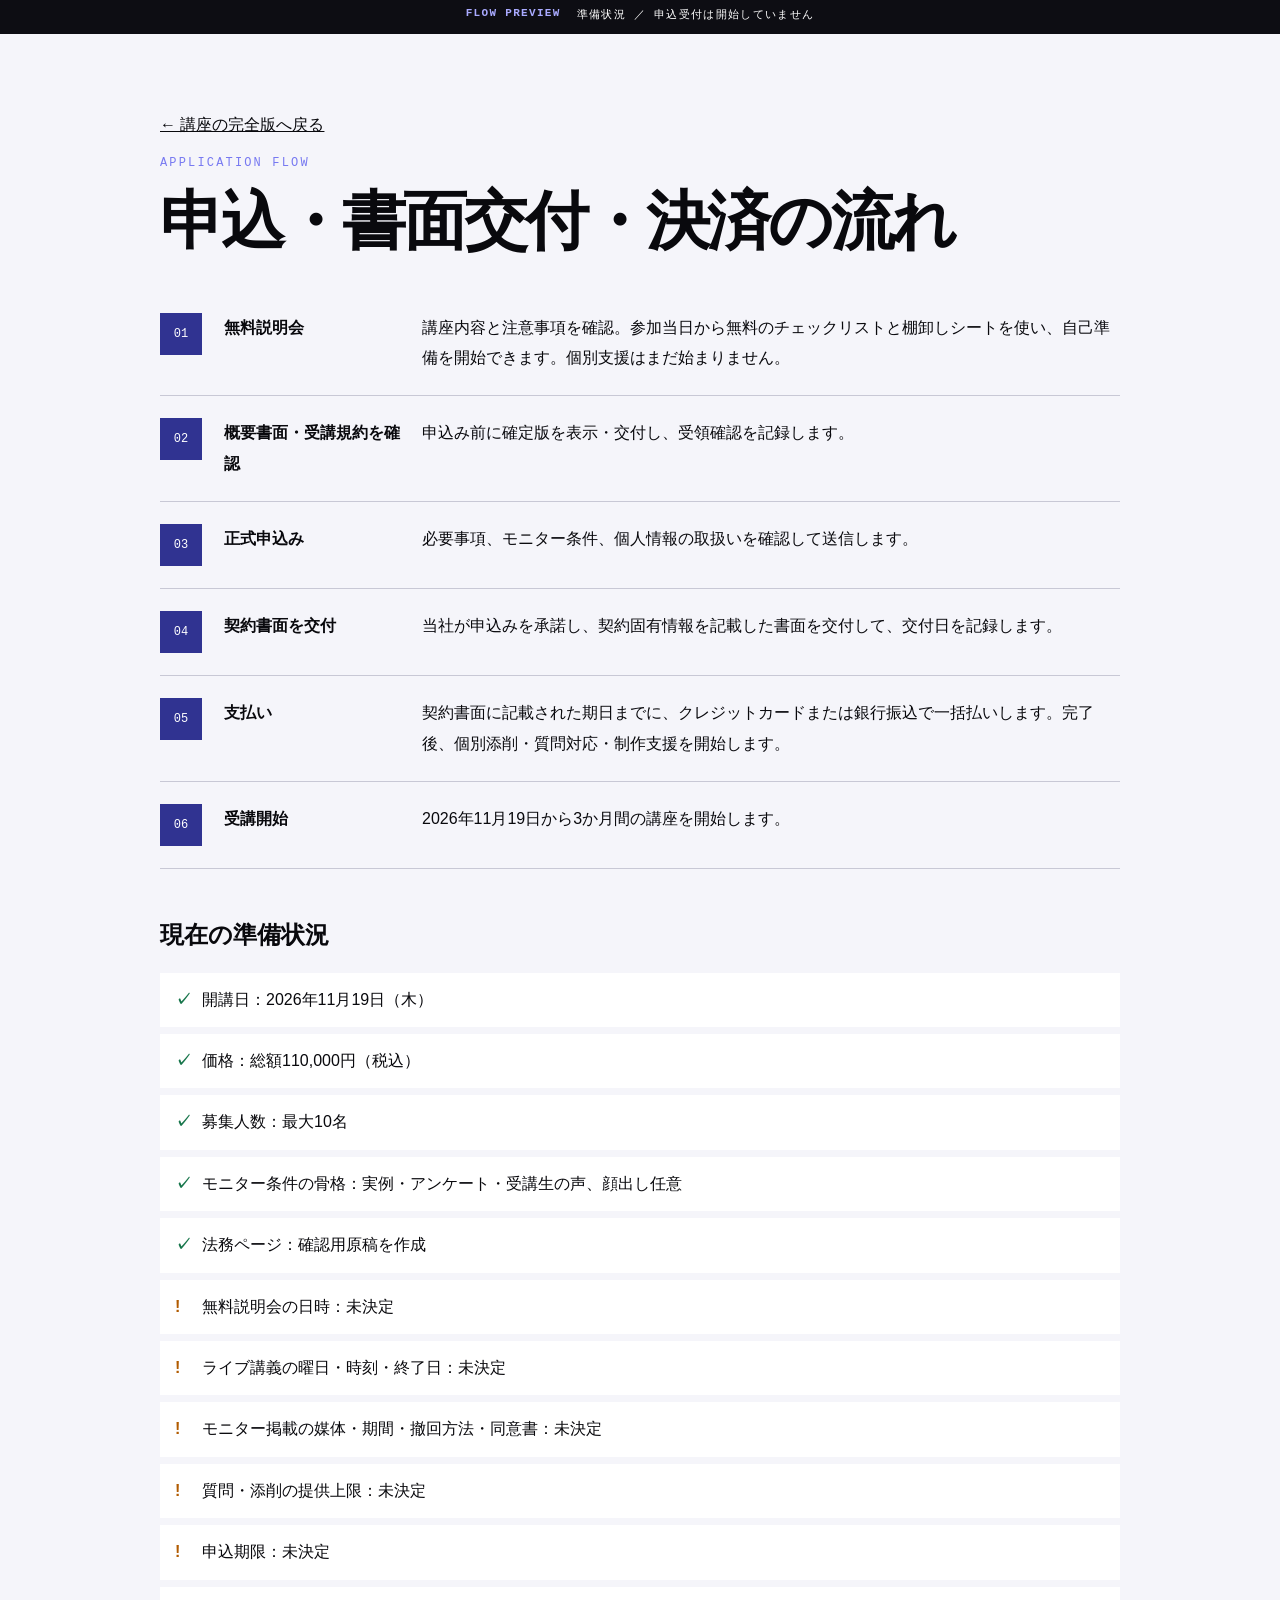
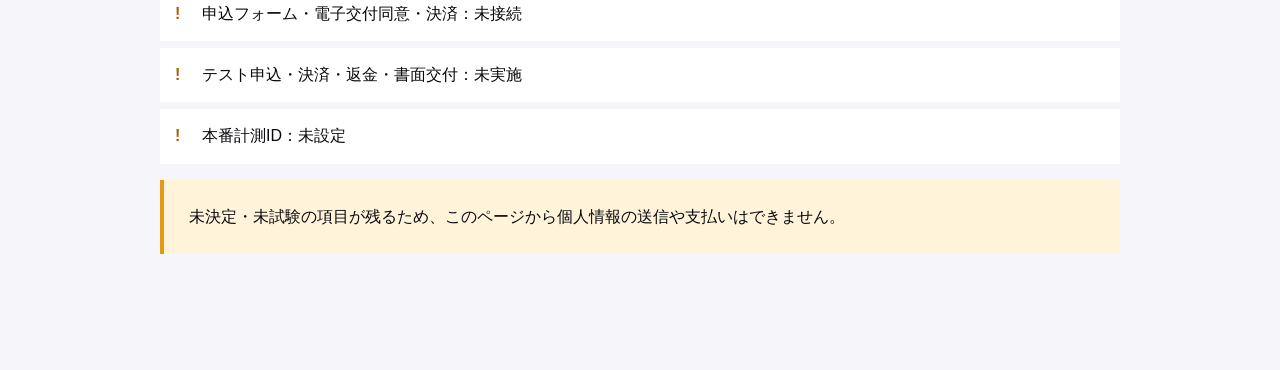
==== application-flow.html @ e7c2e5ce "lp: 開講日と法務確認ページを反映" ====
<!doctype html>
<html lang="ja"><head><meta charset="utf-8"><meta name="viewport" content="width=device-width,initial-scale=1"><meta name="robots" content="noindex,nofollow"><title>申込準備の流れ｜まこハピAIスクール</title><link rel="stylesheet" href="design.css"></head>
<body class="legal-page"><div class="preview-bar"><b>FLOW PREVIEW</b><span>準備状況 ／ 申込受付は開始していません</span></div><main class="legal-wrap"><p><a href="complete.html">← 講座の完全版へ戻る</a></p><div class="eyebrow">APPLICATION FLOW</div><h1>申込・書面交付・決済の流れ</h1><ol class="flow-steps"><li><b>無料説明会</b><span>講座内容と注意事項を確認。参加当日から無料のチェックリストと棚卸しシートを使い、自己準備を開始できます。個別支援はまだ始まりません。</span></li><li><b>概要書面・受講規約を確認</b><span>申込み前に確定版を表示・交付し、受領確認を記録します。</span></li><li><b>正式申込み</b><span>必要事項、モニター条件、個人情報の取扱いを確認して送信します。</span></li><li><b>契約書面を交付</b><span>当社が申込みを承諾し、契約固有情報を記載した書面を交付して、交付日を記録します。</span></li><li><b>支払い</b><span>契約書面に記載された期日までに、クレジットカードまたは銀行振込で一括払いします。完了後、個別添削・質問対応・制作支援を開始します。</span></li><li><b>受講開始</b><span>2026年11月19日から3か月間の講座を開始します。</span></li></ol>
<h2>現在の準備状況</h2><ul class="status-list"><li class="done">開講日：2026年11月19日（木）</li><li class="done">価格：総額110,000円（税込）</li><li class="done">募集人数：最大10名</li><li class="done">モニター条件の骨格：実例・アンケート・受講生の声、顔出し任意</li><li class="done">法務ページ：確認用原稿を作成</li><li class="pending">無料説明会の日時：未決定</li><li class="pending">ライブ講義の曜日・時刻・終了日：未決定</li><li class="pending">モニター掲載の媒体・期間・撤回方法・同意書：未決定</li><li class="pending">質問・添削の提供上限：未決定</li><li class="pending">申込期限：未決定</li><li class="pending">申込フォーム・電子交付同意・決済：未接続</li><li class="pending">テスト申込・決済・返金・書面交付：未実施</li><li class="pending">本番計測ID：未設定</li></ul><p class="legal-alert">未決定・未試験の項目が残るため、このページから個人情報の送信や支払いはできません。</p>
</main></body></html>
---- design.css ----
:root{--ink:#09090d;--navy:#303391;--violet:#7779f1;--paper:#f7f6f2;--white:#fff;--line:#b8b9ff;--mono:"Courier New",ui-monospace,monospace;--sans:Arial,"Noto Sans JP",sans-serif}
*{box-sizing:border-box}html{scroll-behavior:smooth}body{margin:0;background:var(--paper);color:var(--ink);font-family:var(--sans);line-height:1.7}a{color:inherit}.skip{position:fixed;left:12px;top:-80px;z-index:99;background:#fff;padding:10px}.skip:focus{top:10px}.preview-bar{min-height:34px;padding:7px 4vw;background:#0d0d13;color:#fff;display:flex;justify-content:center;gap:16px;font:11px var(--mono);letter-spacing:.12em}.preview-bar b{color:#a9aaff}.site-header{height:84px;padding:0 4vw;display:flex;align-items:center;justify-content:space-between;background:var(--paper);border-bottom:1px solid #d8d7d2;position:relative;z-index:10}.logo{text-decoration:none;display:flex;align-items:center;gap:12px}.logo-mark{display:grid;place-items:center;width:42px;height:42px;background:var(--navy);color:white;font-size:25px;font-weight:900}.logo b{display:block;font-size:16px;letter-spacing:.04em}.logo small{display:block;font:9px var(--mono);letter-spacing:.16em;color:#666}.site-header nav{display:flex;align-items:center;gap:24px;font:12px var(--mono);letter-spacing:.08em}.site-header nav a{text-decoration:none}.menu-button{display:none;border:0;background:none;font:12px var(--mono)}
.hero{min-height:850px;padding:88px 6vw 0;display:grid;grid-template-columns:1.05fr .95fr;grid-template-rows:1fr auto;gap:30px;background:#fff}.kicker,.eyebrow{font:12px var(--mono);letter-spacing:.18em;color:var(--violet);text-transform:uppercase}.hero h1{margin:22px 0 30px;font-size:clamp(56px,6vw,102px);line-height:.88;letter-spacing:-.065em}.hero h1 span{display:block;margin-bottom:18px;font-size:clamp(18px,1.8vw,28px);line-height:1.2;letter-spacing:-.02em}.hero-copy>p{font-size:17px}.hero-links{display:flex;align-items:center;gap:24px;margin-top:34px}.button{display:inline-flex;align-items:center;justify-content:center;min-height:52px;padding:0 26px;border:1px solid var(--navy);background:var(--navy);color:#fff;text-decoration:none;font:700 13px var(--mono);letter-spacing:.08em;cursor:pointer}.cube-stage{position:relative;min-height:590px;align-self:center}.frame{position:absolute;inset:5% 2% 8% 12%;border:2px solid var(--line)}.frame:before,.frame:after{content:"";position:absolute;background:#fff}.frame:before{width:70%;height:8px;left:15%;top:-5px}.frame:after{width:8px;height:62%;right:-5px;top:19%}.ring{position:absolute;width:140px;height:140px;border:2px solid var(--violet);border-radius:50%;left:38%;top:10%}.ring:after{content:"";position:absolute;width:80px;height:80px;border-radius:50%;background:var(--navy);right:-34px;top:-5px}.cube{position:absolute;width:96px;height:96px;border:2px solid var(--violet);background:#fff}.cube:before{content:"";position:absolute;left:15px;top:-17px;width:66px;height:32px;border:2px solid var(--violet);transform:skewY(-28deg);background:#fff}.cube:after{content:"";position:absolute;right:-17px;top:-9px;width:32px;height:82px;border:2px solid var(--violet);transform:skewY(-28deg);background:var(--navy)}.c1{left:15%;top:20%;height:210px}.c1:after{height:196px}.c2{left:58%;top:38%}.c3{left:25%;top:67%}.c4{left:64%;top:68%}.c5{left:48%;top:53%;width:72px;height:72px}.c6{left:78%;top:16%;width:70px;height:70px}.stage-label{position:absolute;right:6%;bottom:2%;font:11px var(--mono);letter-spacing:.2em;color:var(--navy)}.hero-facts{grid-column:1/-1;display:grid;grid-template-columns:repeat(3,1fr);border-top:1px solid #bbb}.hero-facts>div{padding:24px;border-right:1px solid #bbb;display:flex;align-items:end;gap:8px}.hero-facts small{margin-right:auto;font:11px var(--mono);letter-spacing:.12em}.hero-facts b{font-size:56px;line-height:1}.hero-facts span{font-size:14px;margin-bottom:6px}
.dark-section,.violet-section,.white-section,.time-band{padding:110px 6vw}.dark-section{background:var(--navy);color:#fff}.violet-section{background:var(--violet);color:#fff}.outlined-label{border:1px solid currentColor;padding:10px 16px;display:inline-block;font:11px var(--mono);letter-spacing:.17em}.pain{display:grid;grid-template-columns:.8fr 1.2fr;gap:8vw;align-items:center}.pain h2,.vision h2,.purpose h2{font-size:clamp(48px,6vw,86px);line-height:.96;letter-spacing:-.055em;margin:32px 0}.pain .lead{font-size:20px;margin:0 0 34px}.arrow-list{list-style:none;padding:0;margin:0;border-top:1px solid rgba(255,255,255,.35)}.arrow-list li{padding:14px 0 14px 27px;border-bottom:1px solid rgba(255,255,255,.25);position:relative}.arrow-list li:before{content:"↗";position:absolute;left:0;color:#a9aaff}.closing-line{font-weight:700;margin-top:28px}.geo-figure{height:520px;position:relative}.geo-figure span{position:absolute;border:2px solid #b9baff}.geo-figure span:nth-child(1){width:170px;height:270px;left:15%;top:12%;transform:skewY(-25deg)}.geo-figure span:nth-child(2){width:150px;height:150px;left:42%;top:45%;background:#fff}.geo-figure span:nth-child(3){width:90px;height:90px;left:4%;bottom:5%;border-radius:50%}
.vision{display:grid;grid-template-columns:1fr 1fr;gap:10vw}.vision-statement{font-size:30px}.vision-copy{font-size:19px;padding-top:50px}.process{display:flex;align-items:center;flex-wrap:wrap;gap:10px;margin-top:40px}.process span{border:1px solid #fff;padding:12px 16px;font:700 13px var(--mono)}.process i{font-style:normal}.section-title-row{display:grid;grid-template-columns:1fr 1fr;gap:8vw;align-items:end;margin-bottom:62px}.section-title-row h2,.instructor h2,.requirements h2,.faq h2,.final-cta h2{font-size:clamp(42px,5vw,76px);line-height:1;letter-spacing:-.055em;margin:20px 0 0}.section-title-row>p{font-size:24px;font-weight:700}.goal-grid,.months{display:grid;grid-template-columns:repeat(3,1fr);border:1px solid #aaa}.goal-grid article,.months article{padding:34px;min-height:350px;border-right:1px solid #aaa}.goal-grid article:last-child,.months article:last-child{border:0}.goal-grid article>span,.months article>span{font:12px var(--mono);letter-spacing:.15em;color:var(--violet)}.goal-grid h3,.months h3{font-size:25px;line-height:1.25}.mini-cube{width:68px;height:68px;margin:54px 0 40px;border:2px solid var(--navy);box-shadow:14px -14px 0 -2px var(--paper),14px -14px 0 0 var(--violet)}.fast-track{margin-top:28px;padding:28px 34px;background:var(--navy);color:#fff;display:flex;gap:40px;align-items:center}.fast-track b{font-size:24px;white-space:nowrap}.fast-track p{margin:0}.annotation{font-size:12px;color:#666;margin-top:18px}.time-band{display:grid;grid-template-columns:1.2fr .8fr 1fr;gap:5vw;background:#e6e6ff;align-items:center}.time-band h2{font-size:48px;line-height:1.05}.time-number b{font-size:74px;color:var(--navy);line-height:1}.time-number span{display:block}.section-title-row.light .eyebrow{color:#bdbdff}.cases-grid{display:grid;grid-template-columns:repeat(5,1fr);border-top:1px solid rgba(255,255,255,.45);border-left:1px solid rgba(255,255,255,.45)}.cases-grid article{padding:25px;min-height:215px;border-right:1px solid rgba(255,255,255,.45);border-bottom:1px solid rgba(255,255,255,.45)}.cases-grid b{font:12px var(--mono);color:#bdbdff}.cases-grid span{display:block;margin-top:38px;font:10px var(--mono);letter-spacing:.1em}.cases-grid h3{font-size:18px;line-height:1.4}.light-note{color:#d4d4ff}.months article{min-height:320px}.months h3{margin-top:60px}.months b{display:block;margin-bottom:18px}.support{display:grid;grid-template-columns:1fr 1fr;gap:8vw}.support h2{font-size:clamp(42px,5vw,70px);line-height:1.05}.support-list article{display:flex;gap:24px;padding:26px 0;border-bottom:1px solid rgba(255,255,255,.55)}.support-list article>b{display:grid;place-items:center;width:54px;height:54px;border:1px solid #fff;font-size:24px}.support-list h3,.support-list p{margin:0}.instructor{display:grid;grid-template-columns:1fr 1fr;gap:8vw;align-items:center}.portrait-placeholder{min-height:570px;background:var(--navy);color:#fff;display:grid;place-items:center;position:relative;font:16px var(--mono);letter-spacing:.18em;text-align:center}.portrait-placeholder:before{content:"";position:absolute;inset:7%;border:1px solid #aeb0ff}.portrait-cubes i{position:absolute;width:70px;height:70px;border:1px solid #fff}.portrait-cubes i:nth-child(1){left:12%;bottom:14%}.portrait-cubes i:nth-child(2){right:14%;top:16%}.portrait-cubes i:nth-child(3){right:20%;bottom:20%;border-radius:50%}.instructor-copy h3{font-size:30px;margin:35px 0 0}.role{font:12px var(--mono);letter-spacing:.1em;color:var(--navy)}.purpose{display:grid;grid-template-columns:.8fr 1.2fr;gap:8vw;align-items:center}.purpose>div:last-child>p{font-size:19px;max-width:720px}.purpose-sign{font:700 22px var(--mono);letter-spacing:.13em;margin-top:40px}.purpose-mark{height:450px;position:relative}.purpose-mark span{position:absolute;border:2px solid #bbbdfd;width:110px;height:110px}.purpose-mark span:nth-child(1){left:12%;top:10%;height:260px}.purpose-mark span:nth-child(2){left:50%;top:18%;border-radius:50%}.purpose-mark span:nth-child(3){left:45%;bottom:8%}.purpose-mark span:nth-child(4){right:3%;bottom:30%}
.requirements{display:grid;grid-template-columns:1fr 1.1fr;gap:7vw}.price-side .price{font-size:72px;font-weight:900;letter-spacing:-.05em;color:var(--navy)}.price small{font-size:30px}.price em{font-size:13px;font-style:normal;margin-left:10px}.requirements dl{margin:0;border-top:1px solid #999}.requirements dl>div{display:grid;grid-template-columns:140px 1fr;gap:20px;padding:18px 0;border-bottom:1px solid #bbb}.requirements dt{font:11px var(--mono);letter-spacing:.1em;color:#666}.requirements dd{margin:0;font-weight:700}.requirements-note{grid-column:1/-1;padding:30px;background:#e7e7ff;display:flex;align-items:center;gap:28px}.requirements-note>b{font-size:22px}.requirements-note p{margin:0;flex:1}.faq{display:grid;grid-template-columns:.8fr 1.2fr;gap:8vw;padding-top:70px}.faq details{border-top:1px solid #999;padding:20px 0}.faq details:last-child{border-bottom:1px solid #999}.faq summary{font-weight:700;cursor:pointer}.faq details p{padding-left:24px}.final-cta{display:flex;align-items:end;justify-content:space-between;gap:40px}.light-button{background:#fff;color:var(--navy);border-color:#fff}footer{background:var(--navy);color:#fff;padding:50px 6vw;display:grid;grid-template-columns:1fr 1fr;gap:36px;font:11px var(--mono);letter-spacing:.1em}footer>div{display:flex;justify-content:space-between;gap:20px}footer a{color:#fff}footer small{grid-column:1/-1;border-top:1px solid rgba(255,255,255,.4);padding-top:20px}dialog{max-width:600px;border:0;padding:42px;box-shadow:0 20px 80px #0008}dialog::backdrop{background:#191a64cc}
@media(max-width:900px){.site-header nav{display:none;position:absolute;top:84px;left:0;right:0;background:#fff;padding:20px 4vw;flex-direction:column;align-items:flex-start;border-bottom:1px solid #aaa}.site-header nav.open{display:flex}.menu-button{display:block}.hero{grid-template-columns:1fr;padding-top:60px}.cube-stage{min-height:480px}.hero-facts{grid-template-columns:1fr}.hero-facts>div{border-right:0;border-bottom:1px solid #bbb}.pain,.vision,.support,.instructor,.purpose,.requirements,.faq{grid-template-columns:1fr}.geo-figure,.purpose-mark{height:330px}.goal-grid,.months{grid-template-columns:1fr}.goal-grid article,.months article{border-right:0;border-bottom:1px solid #aaa;min-height:260px}.cases-grid{grid-template-columns:repeat(2,1fr)}.time-band{grid-template-columns:1fr}.requirements-note{grid-column:auto;align-items:flex-start;flex-direction:column}.final-cta{align-items:flex-start;flex-direction:column}.section-title-row{grid-template-columns:1fr;gap:20px}}
@media(max-width:560px){.preview-bar{justify-content:flex-start;overflow:hidden;white-space:nowrap}.preview-bar span{display:none}.site-header{height:70px}.logo small{display:none}.hero{padding:48px 22px 0;min-height:auto}.hero h1{font-size:48px}.hero h1 span{font-size:16px}.hero-copy>p{font-size:15px}.hero-links{align-items:flex-start;flex-direction:column}.cube-stage{min-height:380px}.cube{transform:scale(.72)}.hero-facts>div{padding:18px}.dark-section,.violet-section,.white-section,.time-band{padding:72px 22px}.pain h2,.vision h2,.purpose h2,.section-title-row h2,.instructor h2,.requirements h2,.faq h2,.final-cta h2{font-size:42px}.pain .lead,.vision-copy,.section-title-row>p{font-size:17px}.geo-figure{height:250px}.goal-grid article,.months article{padding:26px}.fast-track{align-items:flex-start;flex-direction:column;gap:8px}.fast-track b{white-space:normal}.cases-grid{grid-template-columns:1fr}.cases-grid article{min-height:155px}.section-title-row{margin-bottom:38px}.portrait-placeholder{min-height:400px}.requirements dl>div{grid-template-columns:1fr;gap:4px}.price-side .price{font-size:54px}.final-cta{padding-bottom:90px}footer{grid-template-columns:1fr}footer>div{flex-direction:column}footer small{grid-column:auto}}
/* Typography refinement: keep the poster-like mood while improving long-form reading. */
body{font-size:16px;line-height:1.78;overflow-x:hidden}
.hero{padding-top:76px}
.hero h1{font-size:clamp(50px,5.25vw,84px);line-height:.94;letter-spacing:-.055em}
.hero h1 span{font-size:clamp(17px,1.55vw,24px);line-height:1.35}
.hero-copy>p{font-size:16px;line-height:1.9}
.pain h2{font-size:clamp(40px,4.15vw,64px);line-height:1.04}
.vision h2,.purpose h2{font-size:clamp(42px,4.7vw,72px);line-height:1.02}
.section-title-row h2,.instructor h2,.requirements h2,.faq h2,.final-cta h2{font-size:clamp(38px,4.25vw,66px);line-height:1.06}
.section-title-row>p{font-size:21px;line-height:1.65}
.cases-title span{display:block}
.pain .lead{font-size:18px;line-height:1.85}
.arrow-list li{font-size:15px;line-height:1.75}
.vision-statement{font-size:27px;line-height:1.65}
.vision-copy{font-size:17px;line-height:1.9}
.goal-grid h3,.months h3{font-size:22px}
.goal-grid p,.months p,.instructor-copy>p,.purpose>div:last-child>p{font-size:15px;line-height:1.9}
.fast-track b{font-size:21px}
.time-band h2{font-size:43px}.time-number b{font-size:66px}
.cases-grid h3{font-size:16px}.cases-grid article{min-height:195px}
.support h2{font-size:clamp(38px,4.25vw,64px);line-height:1.08}
.support h2 span{display:block}
.support-list h3{font-size:18px}.support-list p{font-size:14px}
.price-side .price{font-size:64px}
.faq summary{font-size:16px}.faq details p{font-size:14px;line-height:1.9}
.dark-section,.violet-section,.white-section,.time-band{padding-top:96px;padding-bottom:96px}
@media(max-width:560px){
  body{font-size:15px}
  .hero{padding-top:42px}
  .hero h1{font-size:41px;line-height:1;letter-spacing:-.045em}
  .hero h1 span{font-size:15px;line-height:1.45;margin-bottom:15px}
  .hero-copy>p{font-size:14px;line-height:1.85}
  .dark-section,.violet-section,.white-section,.time-band{padding-top:62px;padding-bottom:62px}
  .pain h2,.vision h2,.purpose h2,.section-title-row h2,.instructor h2,.requirements h2,.faq h2,.final-cta h2{font-size:35px;line-height:1.1;letter-spacing:-.04em}
  .section-title-row .cases-title{font-size:clamp(25px,7.5vw,35px);letter-spacing:-.05em}
  .cases-title span{white-space:nowrap}
  .pain .lead,.vision-copy,.section-title-row>p{font-size:16px}
  .arrow-list li{font-size:14px}
  .vision-statement{font-size:22px}
  .goal-grid h3,.months h3{font-size:21px}
  .time-band h2{font-size:35px}.time-number b{font-size:56px}
  .support h2{font-size:clamp(22px,7vw,35px);letter-spacing:-.05em}
  .support h2 span{white-space:nowrap}
  .price-side .price{font-size:49px}
  .faq summary{font-size:15px}
  .cube-stage{width:100%;overflow:hidden}
  .stage-label{right:12px;font-size:9px;letter-spacing:.12em;white-space:nowrap}
  .hero-facts>div{display:grid;grid-template-columns:1fr auto auto;width:100%;gap:7px;align-items:end}
  .hero-facts small{margin-right:0}.hero-facts b{font-size:46px}.hero-facts span{margin-bottom:4px}
}
.fact-value{display:flex;align-items:end;gap:8px;margin-bottom:0!important}.fact-value em{font-size:14px;font-style:normal;margin-bottom:6px;white-space:nowrap}
.hero-goal{margin:24px 0;padding:18px 20px;border-left:3px solid var(--violet);background:#ededff;font-weight:700}.hero-goal small,.complete-goal small{display:block;margin-top:8px;font-size:12px;font-weight:400;line-height:1.6}.consent-note{grid-column:1/-1;margin:0;padding:18px 22px;background:#f4f4fa;border-left:3px solid var(--violet);font-size:13px}
@media(max-width:560px){
  .site-header{width:100%;max-width:100vw;overflow:hidden}.menu-button{position:absolute;right:22px;display:block}
  .hero{width:100%;max-width:100vw;overflow:hidden}.hero>*{min-width:0}.hero-copy,.hero-copy>*{max-width:100%;box-sizing:border-box}.hero .kicker{font-size:9px;letter-spacing:.1em;white-space:normal;overflow-wrap:anywhere}.hero-goal{font-size:13px;line-height:1.7;overflow-wrap:anywhere}
  .cube-stage .c4,.cube-stage .c6,.stage-label{display:none}
  .hero-facts{width:100%;max-width:100%}.hero-facts>div{display:flex;width:100%;gap:12px;align-items:end;justify-content:flex-start}
  .hero-facts small{width:105px;flex:0 0 105px;margin-right:0}.hero-facts b{font-size:46px}.fact-value{margin-left:0}.fact-value em{margin-bottom:4px;font-size:13px}
}

/* Legal and application-flow preview pages. */
.legal-page{background:#f5f5fa;color:var(--ink)}.legal-wrap{width:min(960px,calc(100% - 44px));margin:0 auto;padding:60px 0 100px}.legal-wrap>h1{margin:18px 0 35px;font-size:clamp(38px,5vw,68px);line-height:1.05;letter-spacing:-.05em}.legal-wrap>h2,.cooling-box h2{margin:45px 0 12px;font-size:24px}.legal-wrap p,.legal-wrap li,.legal-table{line-height:1.9}.legal-alert{padding:22px 25px;background:#fff3d9;border-left:4px solid #e49916}.legal-meta,.legal-source{color:#666;font-size:13px}.legal-table{width:100%;border-collapse:collapse;background:#fff}.legal-table th,.legal-table td{padding:16px 18px;border:1px solid #c8c8d5;text-align:left;vertical-align:top}.legal-table th{width:210px;background:#e9e9ff}.cooling-box{margin:42px 0;padding:6px 25px 22px;border:3px solid #b31b34;color:#8e1027;background:#fff}.cooling-box h2{color:#8e1027}.flow-steps{list-style:none;padding:0;counter-reset:step}.flow-steps li{counter-increment:step;display:grid;grid-template-columns:46px 180px 1fr;gap:18px;align-items:start;padding:22px 0;border-bottom:1px solid #c8c8d5}.flow-steps li:before{content:counter(step,decimal-leading-zero);display:grid;place-items:center;width:42px;height:42px;background:var(--navy);color:#fff;font:12px var(--mono)}.flow-steps span{display:block}.status-list{list-style:none;padding:0}.status-list li{position:relative;padding:12px 14px 12px 42px;margin:7px 0;background:#fff}.status-list li:before{position:absolute;left:15px;font-weight:900}.status-list .done:before{content:"✓";color:#16754a}.status-list .pending:before{content:"!";color:#b15b00}
@media(max-width:650px){.legal-wrap{padding-top:42px}.legal-table,.legal-table tbody,.legal-table tr,.legal-table th,.legal-table td{display:block}.legal-table th{width:auto}.flow-steps li{grid-template-columns:46px 1fr}.flow-steps span{grid-column:2}}
@media(prefers-reduced-motion:reduce){html{scroll-behavior:auto}}

/* Complete guide: the long-form page shares the LP's visual language. */
.page-switch{padding:8px 12px;border:1px solid var(--navy);font-weight:700}
.complete-hero{min-height:720px;display:grid;grid-template-columns:minmax(0,1.35fr) minmax(280px,.65fr);gap:8vw;align-items:end}
.complete-hero-copy{max-width:900px}
.complete-hero h1{margin:24px 0 18px;font-size:clamp(52px,6vw,94px);line-height:.95;letter-spacing:-.06em}
.complete-hero h1 span{display:block;margin-bottom:22px;font-size:clamp(17px,1.6vw,25px);line-height:1.45;letter-spacing:0}
.complete-hero h2{margin:0 0 26px;font-size:clamp(25px,3vw,43px);line-height:1.2}
.complete-hero-copy>p{max-width:760px;font-size:17px}
.complete-goal{margin-top:25px;padding-top:24px;border-top:1px solid rgba(255,255,255,.4)}
.complete-summary{border-top:1px solid rgba(255,255,255,.45)}
.complete-summary>div{display:grid;grid-template-columns:1fr auto;gap:20px;padding:17px 0;border-bottom:1px solid rgba(255,255,255,.35)}
.complete-summary small{font:11px var(--mono);letter-spacing:.12em}.complete-summary b{font-size:19px;text-align:right}
.text-link-light{color:#fff;font:700 13px var(--mono);letter-spacing:.06em}
.long-section{display:block}.content-wrap{width:min(1180px,100%);margin:0 auto}.content-wrap.narrow{width:min(860px,100%)}
.content-wrap>h2{max-width:960px;margin:20px 0 35px;font-size:clamp(40px,5vw,72px);line-height:1.05;letter-spacing:-.055em}
.content-wrap>p{max-width:900px;font-size:17px}.two-column-text{display:grid;grid-template-columns:1fr 1fr;gap:7vw;margin-top:45px}.two-column-text h3{font-size:24px}
.check-list,.plain-list{list-style:none;padding:0;margin:0}.check-list li,.plain-list li{position:relative;padding:13px 0 13px 28px;border-bottom:1px solid rgba(255,255,255,.28)}
.check-list li:before{content:"✓";position:absolute;left:0;color:#bdbdff}.plain-list li:before{content:"→";position:absolute;left:0;color:var(--violet)}
.quote-stack{display:grid;gap:9px;margin:26px 0}.quote-stack span{padding:11px 15px;border-left:2px solid #fff;background:rgba(255,255,255,.08)}
.flow-line{display:flex;align-items:center;gap:12px;flex-wrap:wrap;margin:35px 0;padding:28px;background:#e8e8ff}.flow-line span{font-weight:700}.flow-line i{font-style:normal;color:var(--violet)}
.dark-text{color:var(--ink)}
.before-after{display:grid;gap:2px;margin-top:38px}.before-after article{display:grid;grid-template-columns:70px 1fr 40px 90px 1fr;align-items:center;gap:18px;padding:20px 24px;background:#fff;border:1px solid #c9c9d4}.before-after span{font:11px var(--mono);letter-spacing:.1em;color:var(--navy)}.before-after p{margin:0}.before-after b{text-align:center;color:var(--violet)}
.light-eyebrow{color:#e4e4ff}.idea-grid{display:grid;grid-template-columns:repeat(3,1fr);gap:1px;margin:38px 0;background:rgba(255,255,255,.35);border:1px solid rgba(255,255,255,.35)}.idea-grid span{padding:25px;background:var(--violet);font-weight:700}
.small-heading{margin-top:34px!important;font-size:20px!important}.instructor .plain-list li{border-color:#ccc}
.audience-grid{display:grid;grid-template-columns:1fr 1fr;gap:8vw}.audience-grid h2{font-size:clamp(34px,4vw,58px);line-height:1.05;letter-spacing:-.05em}.dark-check li,.audience-grid .plain-list li{border-color:#ccc}.dark-check li:before{color:var(--navy)}
.included-grid{grid-column:1/-1;display:grid;grid-template-columns:1fr 1fr;gap:1px;background:#bbb}.included-grid article{padding:30px;background:#fff}.included-grid h3{margin-top:0}.included-grid .plain-list li{border-color:#ccc}
.price-cards{display:grid;grid-template-columns:1fr 1fr;gap:18px;max-width:800px;margin:34px 0}.price-cards article{padding:28px;border:1px solid #aaa;display:flex;justify-content:space-between;align-items:end}.price-cards span{font-weight:700}.price-cards b{font-size:28px;color:var(--navy)}.price-cards em{display:block;font:11px var(--mono);font-style:normal;text-align:right;color:#666}
.future-grid,.entry-paths{display:grid;grid-template-columns:repeat(3,1fr);gap:1px;margin:40px 0;background:rgba(255,255,255,.35);border:1px solid rgba(255,255,255,.35)}.future-grid article{padding:30px;background:var(--navy)}.future-grid article>span,.entry-paths article>span{font:12px var(--mono);color:#bdbdff}.future-grid h3{font-size:23px}
.entry-paths{grid-template-columns:1fr 1fr;background:#bbb;border-color:#bbb}.entry-paths article{padding:32px;background:#fff}.entry-paths article>span{color:var(--violet)}.entry-paths h3{font-size:23px}.entry-paths .button{margin-top:16px}

@media(max-width:900px){
  .complete-hero{grid-template-columns:1fr;min-height:auto}.complete-summary{margin-top:30px}
  .two-column-text,.audience-grid,.included-grid{grid-template-columns:1fr}.idea-grid{grid-template-columns:1fr 1fr}.future-grid{grid-template-columns:1fr}.before-after article{grid-template-columns:70px 1fr}.before-after b{display:none}
}
@media(max-width:560px){
  .complete-hero{padding:62px 22px}.complete-hero h1{font-size:43px}.complete-hero h2{font-size:25px}.complete-hero-copy>p{font-size:15px}.complete-summary b{font-size:16px}
  .content-wrap>h2{font-size:35px}.content-wrap>p{font-size:15px}.two-column-text{gap:28px}.flow-line{align-items:flex-start;flex-direction:column}.flow-line i{transform:rotate(90deg)}
  .idea-grid,.entry-paths,.price-cards{grid-template-columns:1fr}.before-after article{grid-template-columns:1fr;gap:5px}.before-after article p{margin-bottom:12px}
  .audience-grid{gap:55px}.included-grid{grid-column:auto}.price-cards article{padding:22px}.price-cards b{font-size:24px}
}
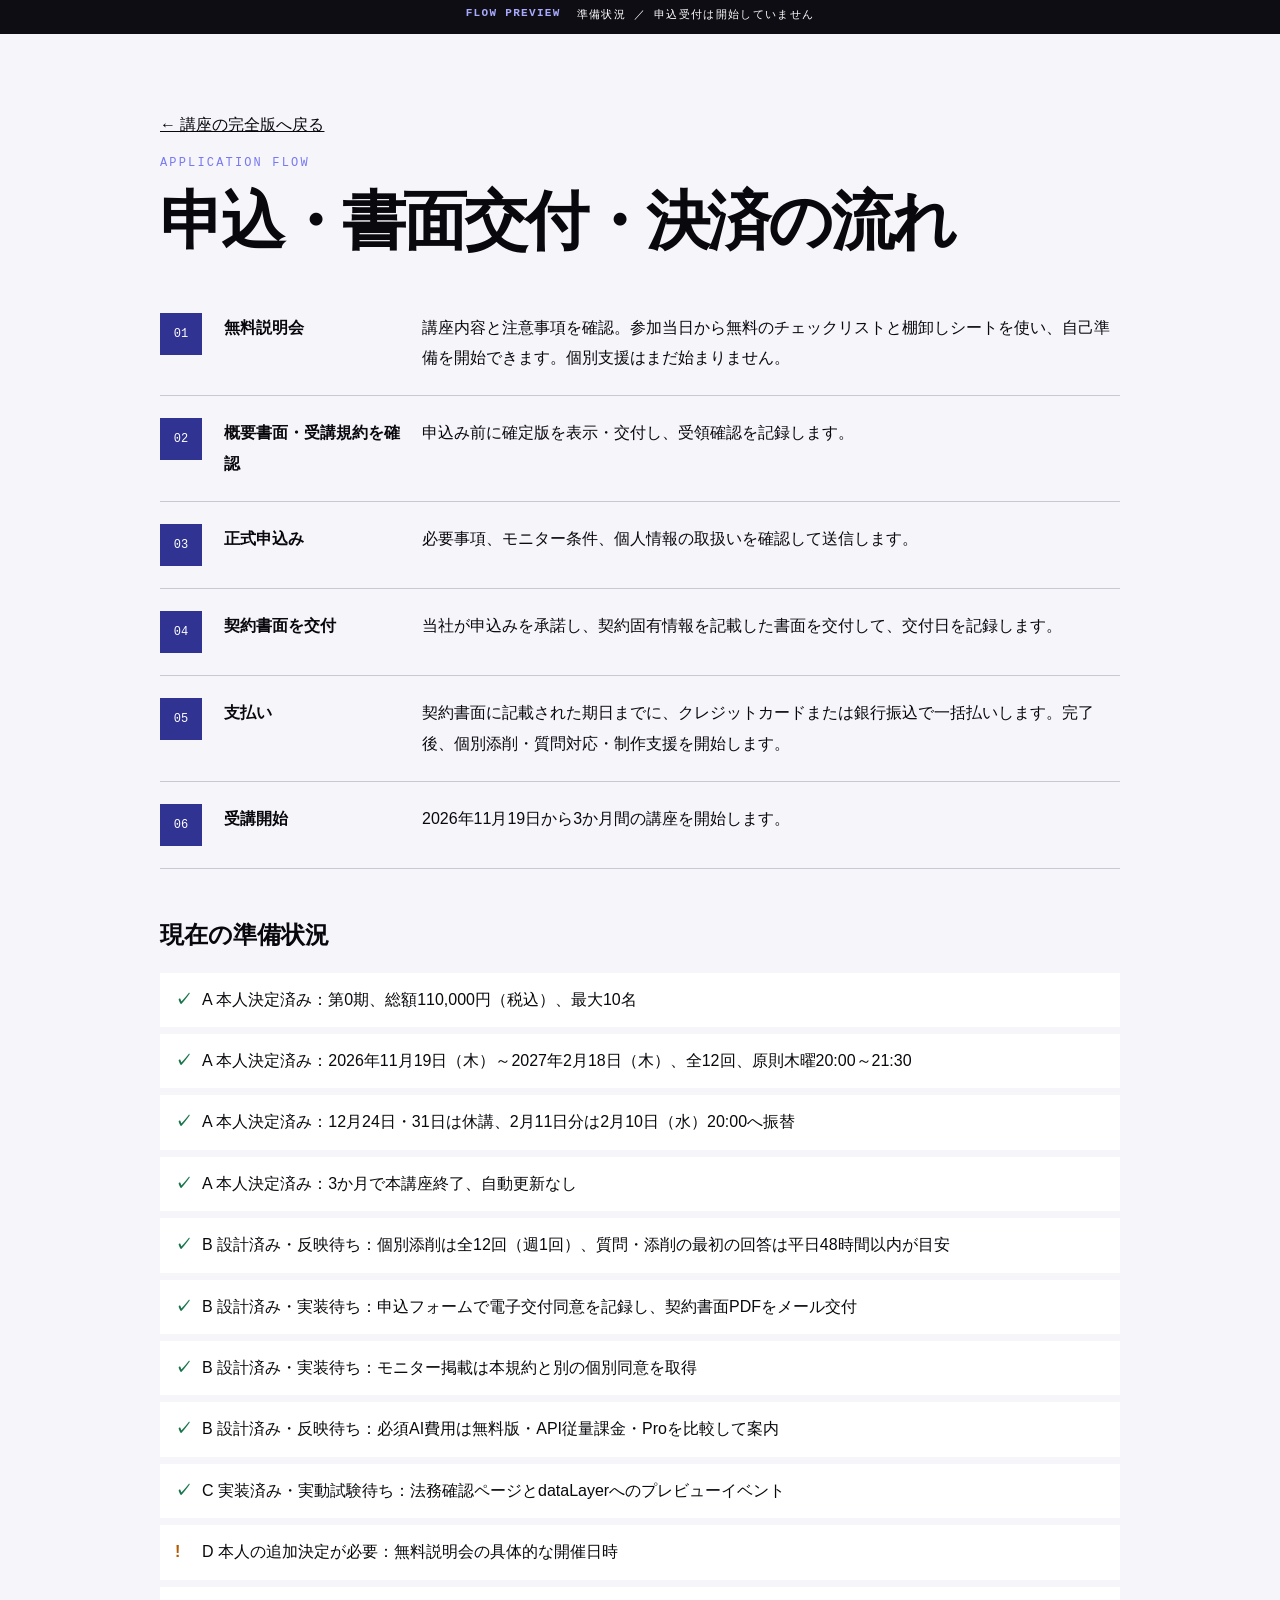
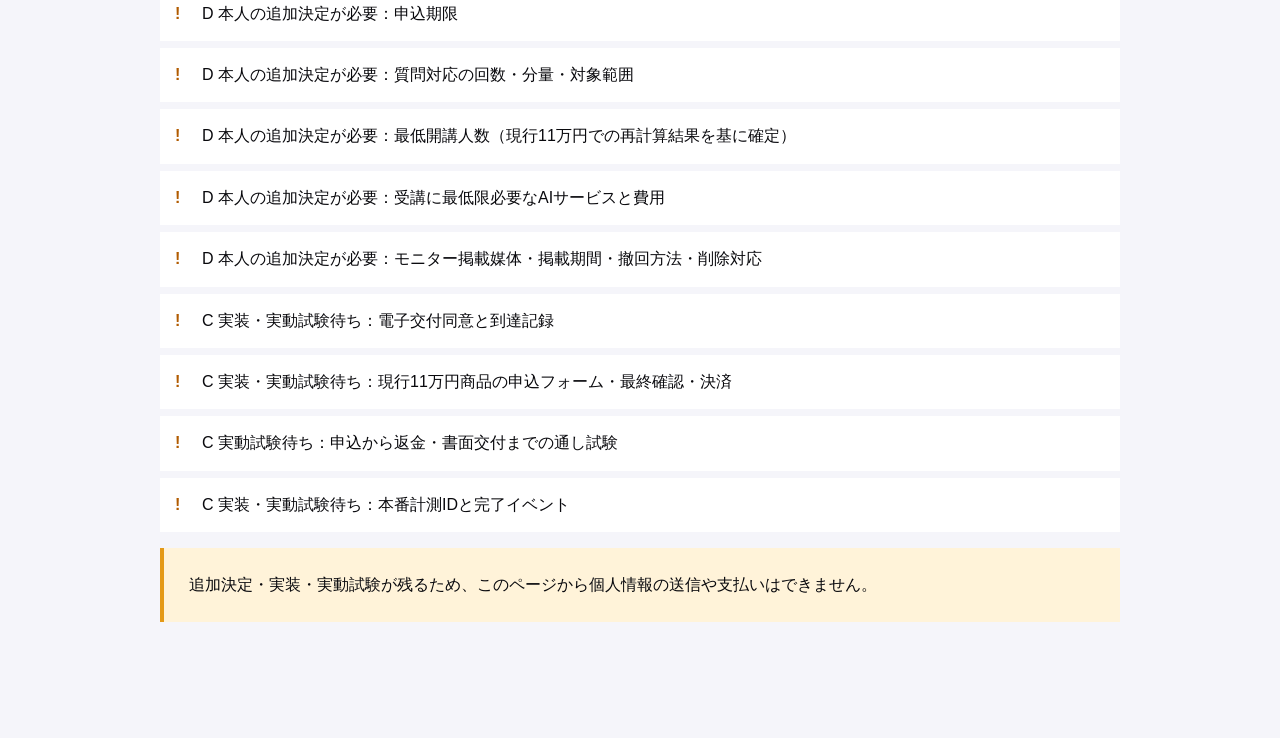
==== commit 49f4c3a5: "lp: 決定済み日程と法務表示を統一" ====
--- a/application-flow.html
+++ b/application-flow.html
@@ -1,5 +1,5 @@
 <!doctype html>
 <html lang="ja"><head><meta charset="utf-8"><meta name="viewport" content="width=device-width,initial-scale=1"><meta name="robots" content="noindex,nofollow"><title>申込準備の流れ｜まこハピAIスクール</title><link rel="stylesheet" href="design.css"></head>
 <body class="legal-page"><div class="preview-bar"><b>FLOW PREVIEW</b><span>準備状況 ／ 申込受付は開始していません</span></div><main class="legal-wrap"><p><a href="complete.html">← 講座の完全版へ戻る</a></p><div class="eyebrow">APPLICATION FLOW</div><h1>申込・書面交付・決済の流れ</h1><ol class="flow-steps"><li><b>無料説明会</b><span>講座内容と注意事項を確認。参加当日から無料のチェックリストと棚卸しシートを使い、自己準備を開始できます。個別支援はまだ始まりません。</span></li><li><b>概要書面・受講規約を確認</b><span>申込み前に確定版を表示・交付し、受領確認を記録します。</span></li><li><b>正式申込み</b><span>必要事項、モニター条件、個人情報の取扱いを確認して送信します。</span></li><li><b>契約書面を交付</b><span>当社が申込みを承諾し、契約固有情報を記載した書面を交付して、交付日を記録します。</span></li><li><b>支払い</b><span>契約書面に記載された期日までに、クレジットカードまたは銀行振込で一括払いします。完了後、個別添削・質問対応・制作支援を開始します。</span></li><li><b>受講開始</b><span>2026年11月19日から3か月間の講座を開始します。</span></li></ol>
-<h2>現在の準備状況</h2><ul class="status-list"><li class="done">開講日：2026年11月19日（木）</li><li class="done">価格：総額110,000円（税込）</li><li class="done">募集人数：最大10名</li><li class="done">モニター条件の骨格：実例・アンケート・受講生の声、顔出し任意</li><li class="done">法務ページ：確認用原稿を作成</li><li class="pending">無料説明会の日時：未決定</li><li class="pending">ライブ講義の曜日・時刻・終了日：未決定</li><li class="pending">モニター掲載の媒体・期間・撤回方法・同意書：未決定</li><li class="pending">質問・添削の提供上限：未決定</li><li class="pending">申込期限：未決定</li><li class="pending">申込フォーム・電子交付同意・決済：未接続</li><li class="pending">テスト申込・決済・返金・書面交付：未実施</li><li class="pending">本番計測ID：未設定</li></ul><p class="legal-alert">未決定・未試験の項目が残るため、このページから個人情報の送信や支払いはできません。</p>
+<h2>現在の準備状況</h2><ul class="status-list"><li class="done">A 本人決定済み：第0期、総額110,000円（税込）、最大10名</li><li class="done">A 本人決定済み：2026年11月19日（木）～2027年2月18日（木）、全12回、原則木曜20:00～21:30</li><li class="done">A 本人決定済み：12月24日・31日は休講、2月11日分は2月10日（水）20:00へ振替</li><li class="done">A 本人決定済み：3か月で本講座終了、自動更新なし</li><li class="done">B 設計済み・反映待ち：個別添削は全12回（週1回）、質問・添削の最初の回答は平日48時間以内が目安</li><li class="done">B 設計済み・実装待ち：申込フォームで電子交付同意を記録し、契約書面PDFをメール交付</li><li class="done">B 設計済み・実装待ち：モニター掲載は本規約と別の個別同意を取得</li><li class="done">B 設計済み・反映待ち：必須AI費用は無料版・API従量課金・Proを比較して案内</li><li class="done">C 実装済み・実動試験待ち：法務確認ページとdataLayerへのプレビューイベント</li><li class="pending">D 本人の追加決定が必要：無料説明会の具体的な開催日時</li><li class="pending">D 本人の追加決定が必要：申込期限</li><li class="pending">D 本人の追加決定が必要：質問対応の回数・分量・対象範囲</li><li class="pending">D 本人の追加決定が必要：最低開講人数（現行11万円での再計算結果を基に確定）</li><li class="pending">D 本人の追加決定が必要：受講に最低限必要なAIサービスと費用</li><li class="pending">D 本人の追加決定が必要：モニター掲載媒体・掲載期間・撤回方法・削除対応</li><li class="pending">C 実装・実動試験待ち：電子交付同意と到達記録</li><li class="pending">C 実装・実動試験待ち：現行11万円商品の申込フォーム・最終確認・決済</li><li class="pending">C 実動試験待ち：申込から返金・書面交付までの通し試験</li><li class="pending">C 実装・実動試験待ち：本番計測IDと完了イベント</li></ul><p class="legal-alert">追加決定・実装・実動試験が残るため、このページから個人情報の送信や支払いはできません。</p>
 </main></body></html>
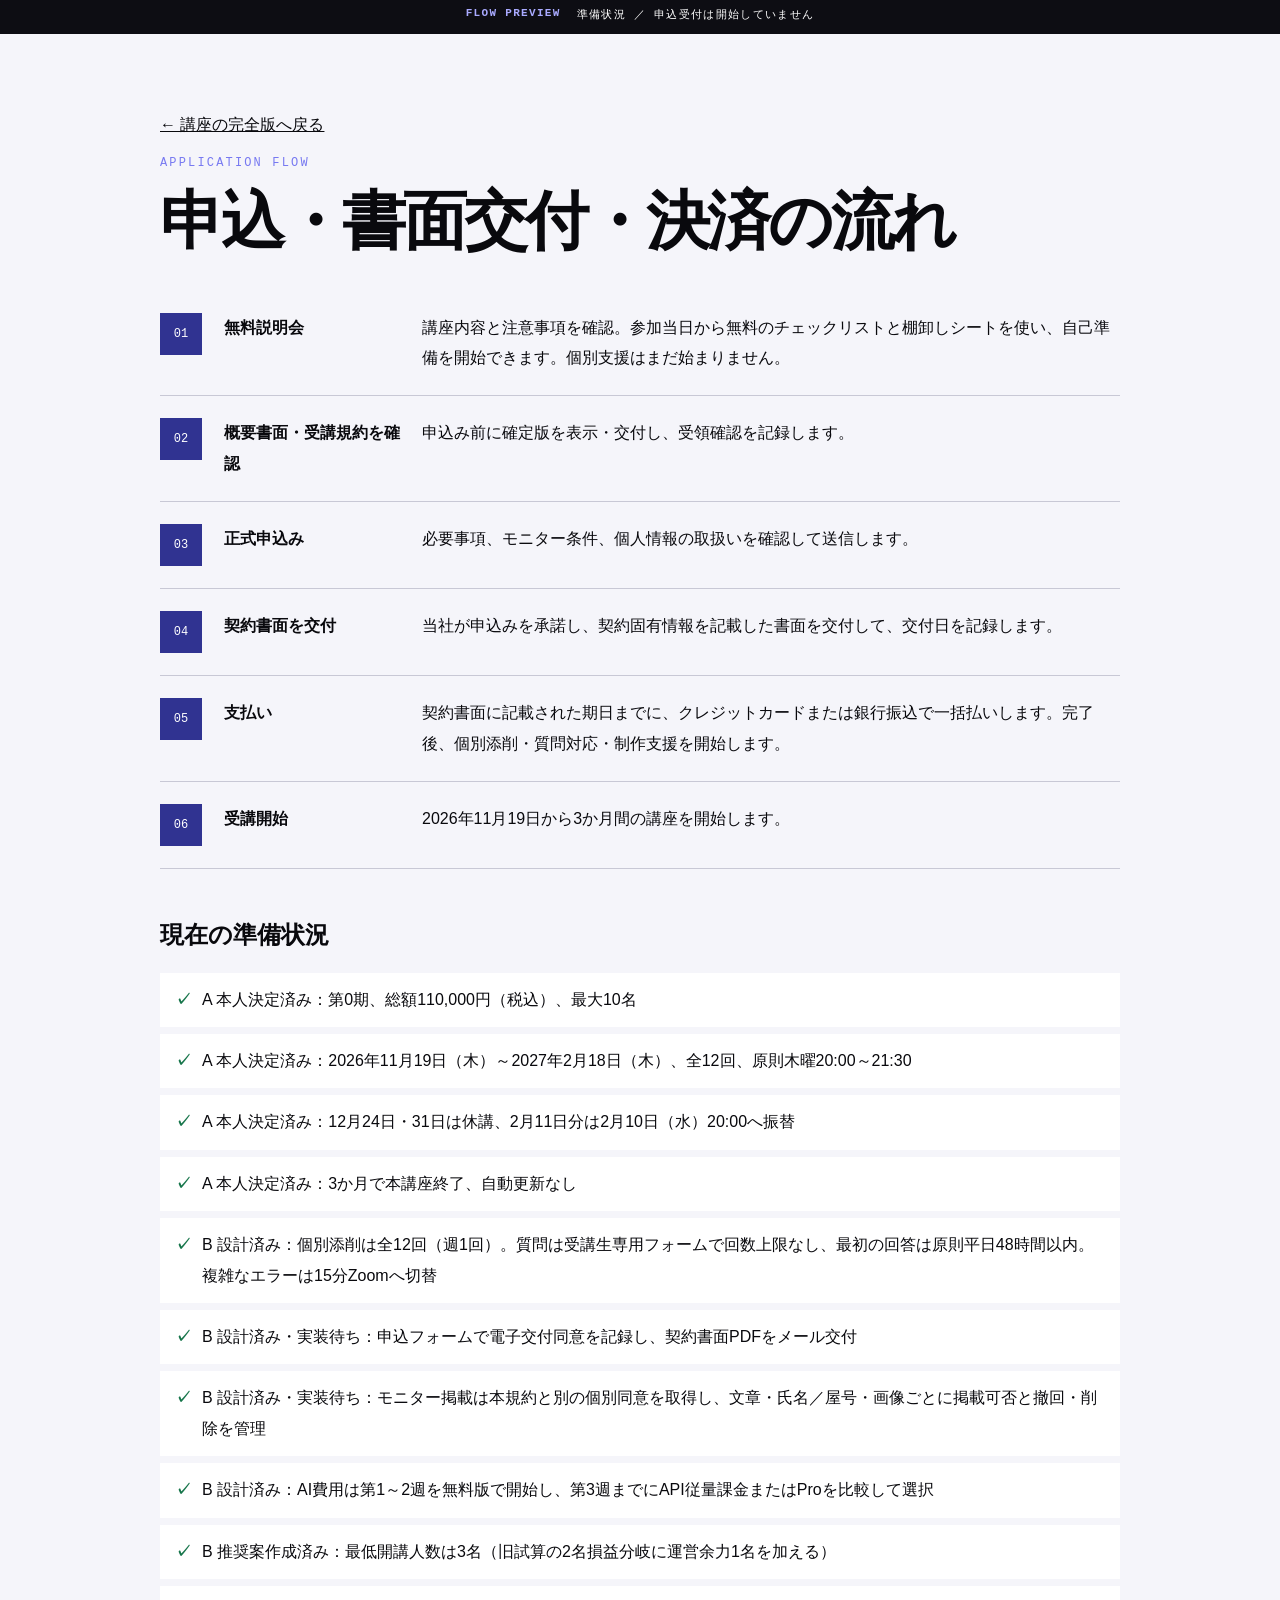
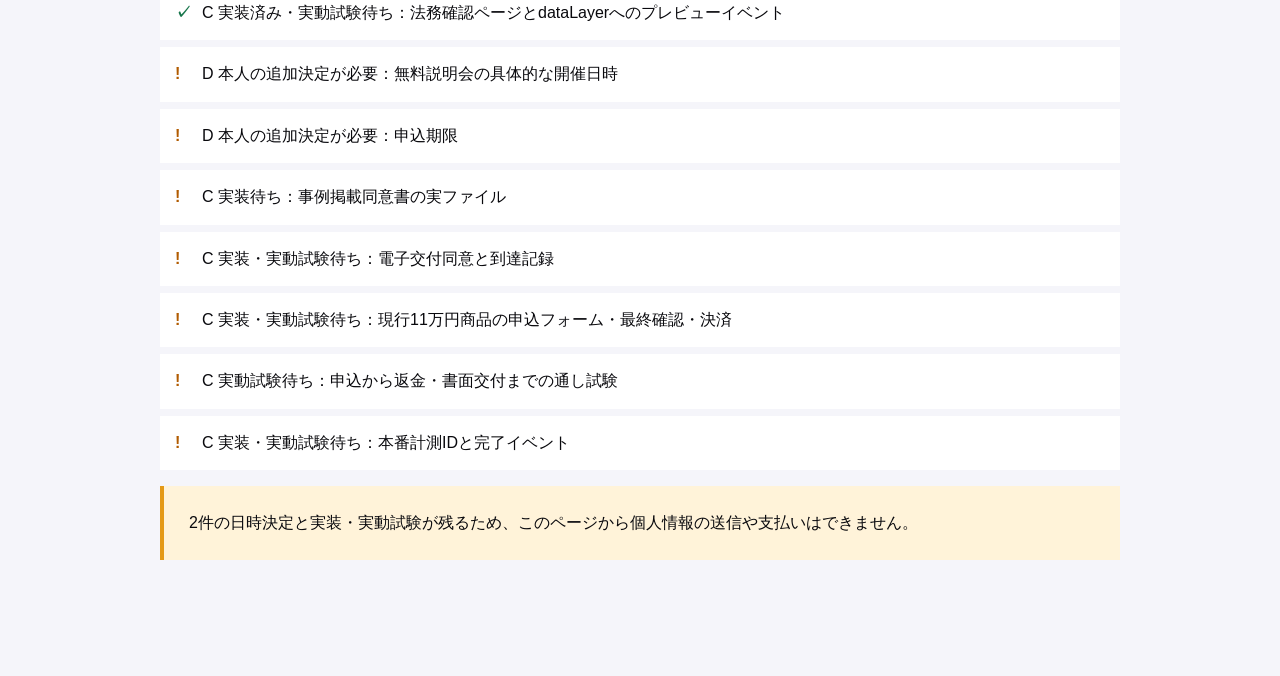
==== commit cedb0df2: "fix: 既存設計を未決定扱いした分類を是正" ====
--- a/application-flow.html
+++ b/application-flow.html
@@ -1,5 +1,5 @@
 <!doctype html>
 <html lang="ja"><head><meta charset="utf-8"><meta name="viewport" content="width=device-width,initial-scale=1"><meta name="robots" content="noindex,nofollow"><title>申込準備の流れ｜まこハピAIスクール</title><link rel="stylesheet" href="design.css"></head>
 <body class="legal-page"><div class="preview-bar"><b>FLOW PREVIEW</b><span>準備状況 ／ 申込受付は開始していません</span></div><main class="legal-wrap"><p><a href="complete.html">← 講座の完全版へ戻る</a></p><div class="eyebrow">APPLICATION FLOW</div><h1>申込・書面交付・決済の流れ</h1><ol class="flow-steps"><li><b>無料説明会</b><span>講座内容と注意事項を確認。参加当日から無料のチェックリストと棚卸しシートを使い、自己準備を開始できます。個別支援はまだ始まりません。</span></li><li><b>概要書面・受講規約を確認</b><span>申込み前に確定版を表示・交付し、受領確認を記録します。</span></li><li><b>正式申込み</b><span>必要事項、モニター条件、個人情報の取扱いを確認して送信します。</span></li><li><b>契約書面を交付</b><span>当社が申込みを承諾し、契約固有情報を記載した書面を交付して、交付日を記録します。</span></li><li><b>支払い</b><span>契約書面に記載された期日までに、クレジットカードまたは銀行振込で一括払いします。完了後、個別添削・質問対応・制作支援を開始します。</span></li><li><b>受講開始</b><span>2026年11月19日から3か月間の講座を開始します。</span></li></ol>
-<h2>現在の準備状況</h2><ul class="status-list"><li class="done">A 本人決定済み：第0期、総額110,000円（税込）、最大10名</li><li class="done">A 本人決定済み：2026年11月19日（木）～2027年2月18日（木）、全12回、原則木曜20:00～21:30</li><li class="done">A 本人決定済み：12月24日・31日は休講、2月11日分は2月10日（水）20:00へ振替</li><li class="done">A 本人決定済み：3か月で本講座終了、自動更新なし</li><li class="done">B 設計済み・反映待ち：個別添削は全12回（週1回）、質問・添削の最初の回答は平日48時間以内が目安</li><li class="done">B 設計済み・実装待ち：申込フォームで電子交付同意を記録し、契約書面PDFをメール交付</li><li class="done">B 設計済み・実装待ち：モニター掲載は本規約と別の個別同意を取得</li><li class="done">B 設計済み・反映待ち：必須AI費用は無料版・API従量課金・Proを比較して案内</li><li class="done">C 実装済み・実動試験待ち：法務確認ページとdataLayerへのプレビューイベント</li><li class="pending">D 本人の追加決定が必要：無料説明会の具体的な開催日時</li><li class="pending">D 本人の追加決定が必要：申込期限</li><li class="pending">D 本人の追加決定が必要：質問対応の回数・分量・対象範囲</li><li class="pending">D 本人の追加決定が必要：最低開講人数（現行11万円での再計算結果を基に確定）</li><li class="pending">D 本人の追加決定が必要：受講に最低限必要なAIサービスと費用</li><li class="pending">D 本人の追加決定が必要：モニター掲載媒体・掲載期間・撤回方法・削除対応</li><li class="pending">C 実装・実動試験待ち：電子交付同意と到達記録</li><li class="pending">C 実装・実動試験待ち：現行11万円商品の申込フォーム・最終確認・決済</li><li class="pending">C 実動試験待ち：申込から返金・書面交付までの通し試験</li><li class="pending">C 実装・実動試験待ち：本番計測IDと完了イベント</li></ul><p class="legal-alert">追加決定・実装・実動試験が残るため、このページから個人情報の送信や支払いはできません。</p>
+<h2>現在の準備状況</h2><ul class="status-list"><li class="done">A 本人決定済み：第0期、総額110,000円（税込）、最大10名</li><li class="done">A 本人決定済み：2026年11月19日（木）～2027年2月18日（木）、全12回、原則木曜20:00～21:30</li><li class="done">A 本人決定済み：12月24日・31日は休講、2月11日分は2月10日（水）20:00へ振替</li><li class="done">A 本人決定済み：3か月で本講座終了、自動更新なし</li><li class="done">B 設計済み：個別添削は全12回（週1回）。質問は受講生専用フォームで回数上限なし、最初の回答は原則平日48時間以内。複雑なエラーは15分Zoomへ切替</li><li class="done">B 設計済み・実装待ち：申込フォームで電子交付同意を記録し、契約書面PDFをメール交付</li><li class="done">B 設計済み・実装待ち：モニター掲載は本規約と別の個別同意を取得し、文章・氏名／屋号・画像ごとに掲載可否と撤回・削除を管理</li><li class="done">B 設計済み：AI費用は第1～2週を無料版で開始し、第3週までにAPI従量課金またはProを比較して選択</li><li class="done">B 推奨案作成済み：最低開講人数は3名（旧試算の2名損益分岐に運営余力1名を加える）</li><li class="done">C 実装済み・実動試験待ち：法務確認ページとdataLayerへのプレビューイベント</li><li class="pending">D 本人の追加決定が必要：無料説明会の具体的な開催日時</li><li class="pending">D 本人の追加決定が必要：申込期限</li><li class="pending">C 実装待ち：事例掲載同意書の実ファイル</li><li class="pending">C 実装・実動試験待ち：電子交付同意と到達記録</li><li class="pending">C 実装・実動試験待ち：現行11万円商品の申込フォーム・最終確認・決済</li><li class="pending">C 実動試験待ち：申込から返金・書面交付までの通し試験</li><li class="pending">C 実装・実動試験待ち：本番計測IDと完了イベント</li></ul><p class="legal-alert">2件の日時決定と実装・実動試験が残るため、このページから個人情報の送信や支払いはできません。</p>
 </main></body></html>
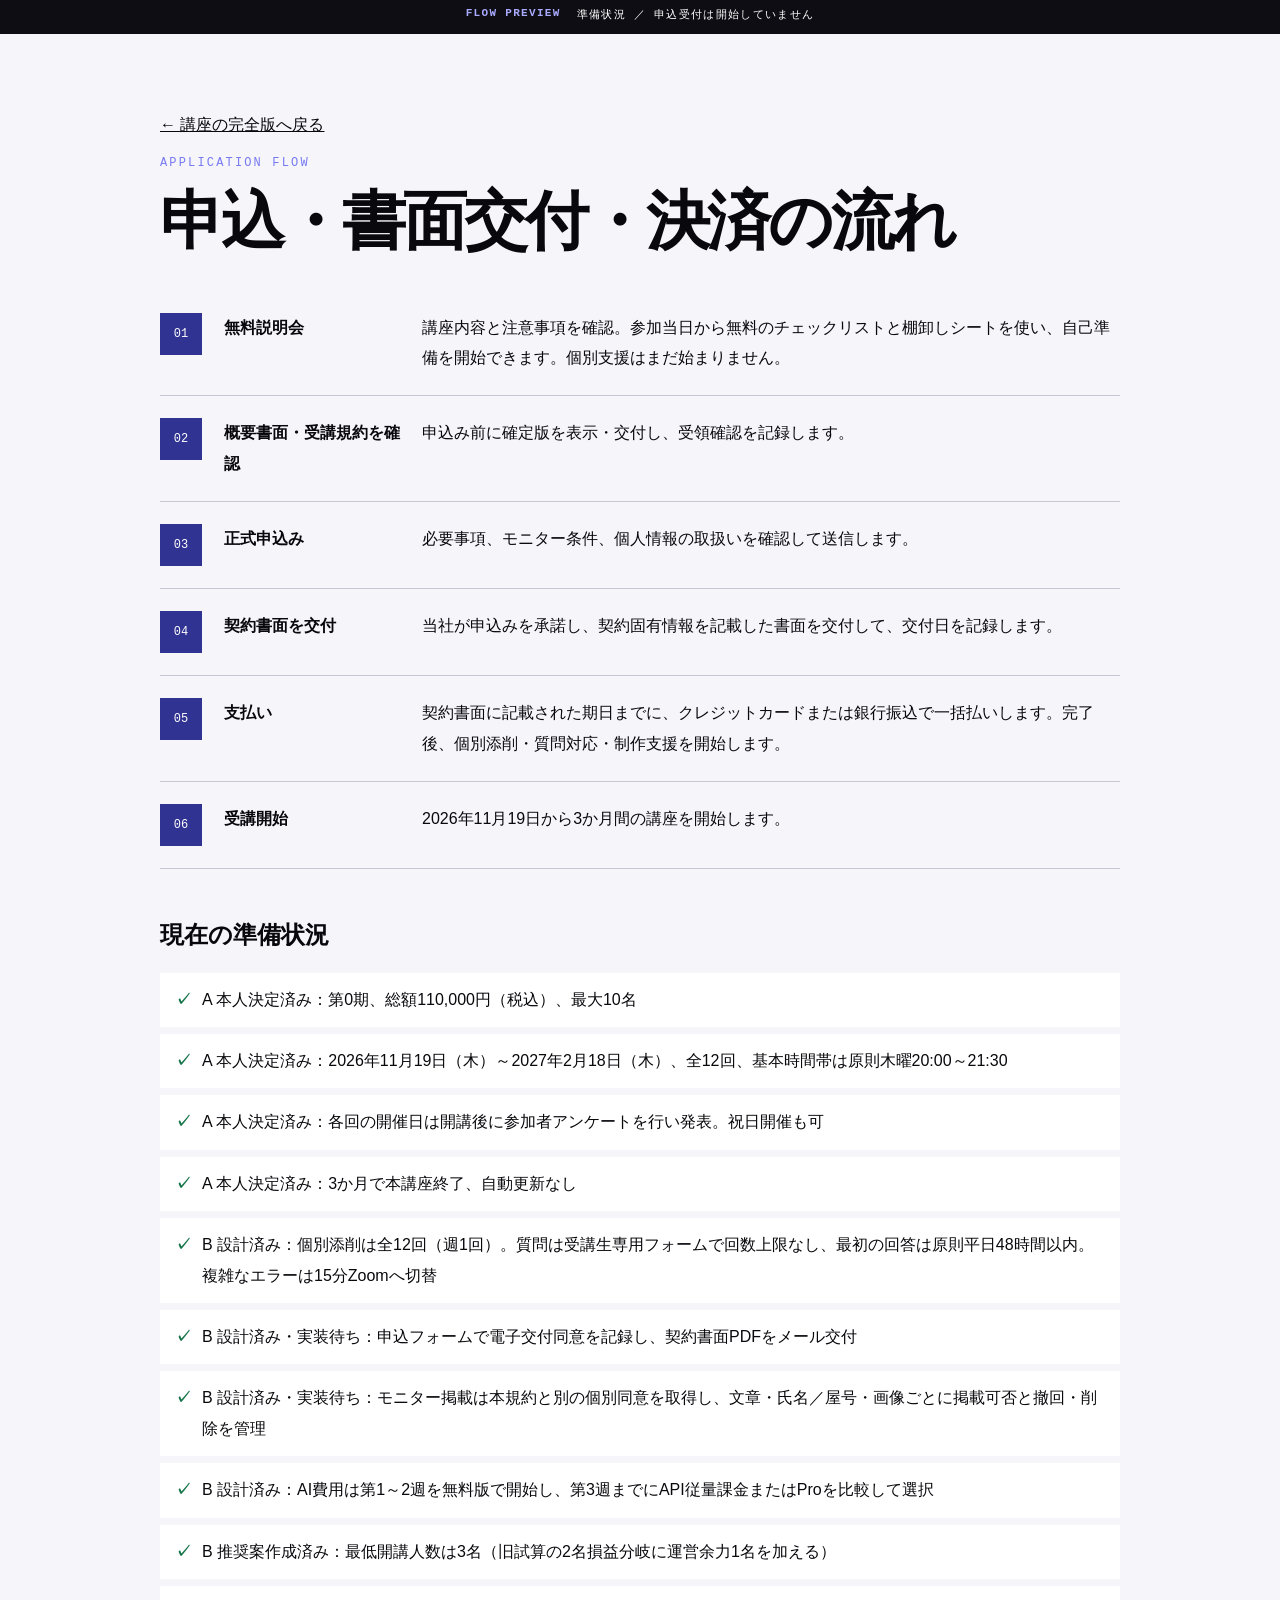
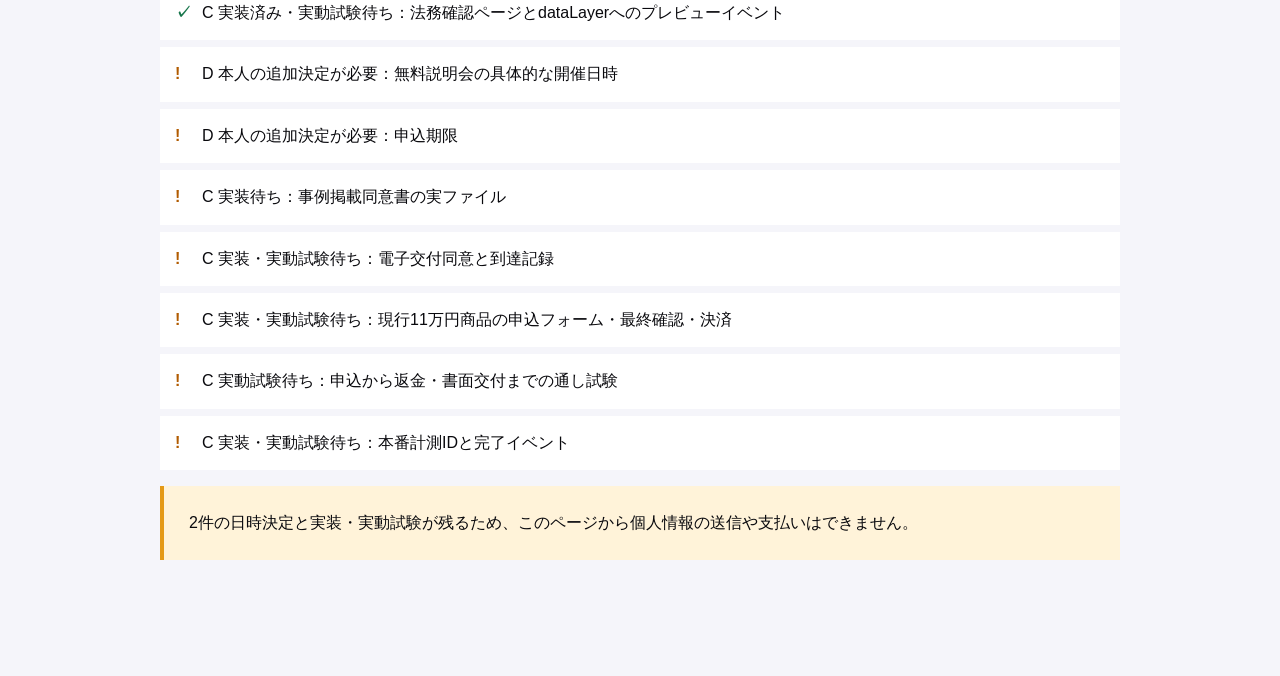
==== commit 5404718a: "fix: 講座開催日を開講後アンケート方式へ更新" ====
--- a/application-flow.html
+++ b/application-flow.html
@@ -1,5 +1,5 @@
 <!doctype html>
 <html lang="ja"><head><meta charset="utf-8"><meta name="viewport" content="width=device-width,initial-scale=1"><meta name="robots" content="noindex,nofollow"><title>申込準備の流れ｜まこハピAIスクール</title><link rel="stylesheet" href="design.css"></head>
 <body class="legal-page"><div class="preview-bar"><b>FLOW PREVIEW</b><span>準備状況 ／ 申込受付は開始していません</span></div><main class="legal-wrap"><p><a href="complete.html">← 講座の完全版へ戻る</a></p><div class="eyebrow">APPLICATION FLOW</div><h1>申込・書面交付・決済の流れ</h1><ol class="flow-steps"><li><b>無料説明会</b><span>講座内容と注意事項を確認。参加当日から無料のチェックリストと棚卸しシートを使い、自己準備を開始できます。個別支援はまだ始まりません。</span></li><li><b>概要書面・受講規約を確認</b><span>申込み前に確定版を表示・交付し、受領確認を記録します。</span></li><li><b>正式申込み</b><span>必要事項、モニター条件、個人情報の取扱いを確認して送信します。</span></li><li><b>契約書面を交付</b><span>当社が申込みを承諾し、契約固有情報を記載した書面を交付して、交付日を記録します。</span></li><li><b>支払い</b><span>契約書面に記載された期日までに、クレジットカードまたは銀行振込で一括払いします。完了後、個別添削・質問対応・制作支援を開始します。</span></li><li><b>受講開始</b><span>2026年11月19日から3か月間の講座を開始します。</span></li></ol>
-<h2>現在の準備状況</h2><ul class="status-list"><li class="done">A 本人決定済み：第0期、総額110,000円（税込）、最大10名</li><li class="done">A 本人決定済み：2026年11月19日（木）～2027年2月18日（木）、全12回、原則木曜20:00～21:30</li><li class="done">A 本人決定済み：12月24日・31日は休講、2月11日分は2月10日（水）20:00へ振替</li><li class="done">A 本人決定済み：3か月で本講座終了、自動更新なし</li><li class="done">B 設計済み：個別添削は全12回（週1回）。質問は受講生専用フォームで回数上限なし、最初の回答は原則平日48時間以内。複雑なエラーは15分Zoomへ切替</li><li class="done">B 設計済み・実装待ち：申込フォームで電子交付同意を記録し、契約書面PDFをメール交付</li><li class="done">B 設計済み・実装待ち：モニター掲載は本規約と別の個別同意を取得し、文章・氏名／屋号・画像ごとに掲載可否と撤回・削除を管理</li><li class="done">B 設計済み：AI費用は第1～2週を無料版で開始し、第3週までにAPI従量課金またはProを比較して選択</li><li class="done">B 推奨案作成済み：最低開講人数は3名（旧試算の2名損益分岐に運営余力1名を加える）</li><li class="done">C 実装済み・実動試験待ち：法務確認ページとdataLayerへのプレビューイベント</li><li class="pending">D 本人の追加決定が必要：無料説明会の具体的な開催日時</li><li class="pending">D 本人の追加決定が必要：申込期限</li><li class="pending">C 実装待ち：事例掲載同意書の実ファイル</li><li class="pending">C 実装・実動試験待ち：電子交付同意と到達記録</li><li class="pending">C 実装・実動試験待ち：現行11万円商品の申込フォーム・最終確認・決済</li><li class="pending">C 実動試験待ち：申込から返金・書面交付までの通し試験</li><li class="pending">C 実装・実動試験待ち：本番計測IDと完了イベント</li></ul><p class="legal-alert">2件の日時決定と実装・実動試験が残るため、このページから個人情報の送信や支払いはできません。</p>
+<h2>現在の準備状況</h2><ul class="status-list"><li class="done">A 本人決定済み：第0期、総額110,000円（税込）、最大10名</li><li class="done">A 本人決定済み：2026年11月19日（木）～2027年2月18日（木）、全12回、基本時間帯は原則木曜20:00～21:30</li><li class="done">A 本人決定済み：各回の開催日は開講後に参加者アンケートを行い発表。祝日開催も可</li><li class="done">A 本人決定済み：3か月で本講座終了、自動更新なし</li><li class="done">B 設計済み：個別添削は全12回（週1回）。質問は受講生専用フォームで回数上限なし、最初の回答は原則平日48時間以内。複雑なエラーは15分Zoomへ切替</li><li class="done">B 設計済み・実装待ち：申込フォームで電子交付同意を記録し、契約書面PDFをメール交付</li><li class="done">B 設計済み・実装待ち：モニター掲載は本規約と別の個別同意を取得し、文章・氏名／屋号・画像ごとに掲載可否と撤回・削除を管理</li><li class="done">B 設計済み：AI費用は第1～2週を無料版で開始し、第3週までにAPI従量課金またはProを比較して選択</li><li class="done">B 推奨案作成済み：最低開講人数は3名（旧試算の2名損益分岐に運営余力1名を加える）</li><li class="done">C 実装済み・実動試験待ち：法務確認ページとdataLayerへのプレビューイベント</li><li class="pending">D 本人の追加決定が必要：無料説明会の具体的な開催日時</li><li class="pending">D 本人の追加決定が必要：申込期限</li><li class="pending">C 実装待ち：事例掲載同意書の実ファイル</li><li class="pending">C 実装・実動試験待ち：電子交付同意と到達記録</li><li class="pending">C 実装・実動試験待ち：現行11万円商品の申込フォーム・最終確認・決済</li><li class="pending">C 実動試験待ち：申込から返金・書面交付までの通し試験</li><li class="pending">C 実装・実動試験待ち：本番計測IDと完了イベント</li></ul><p class="legal-alert">2件の日時決定と実装・実動試験が残るため、このページから個人情報の送信や支払いはできません。</p>
 </main></body></html>
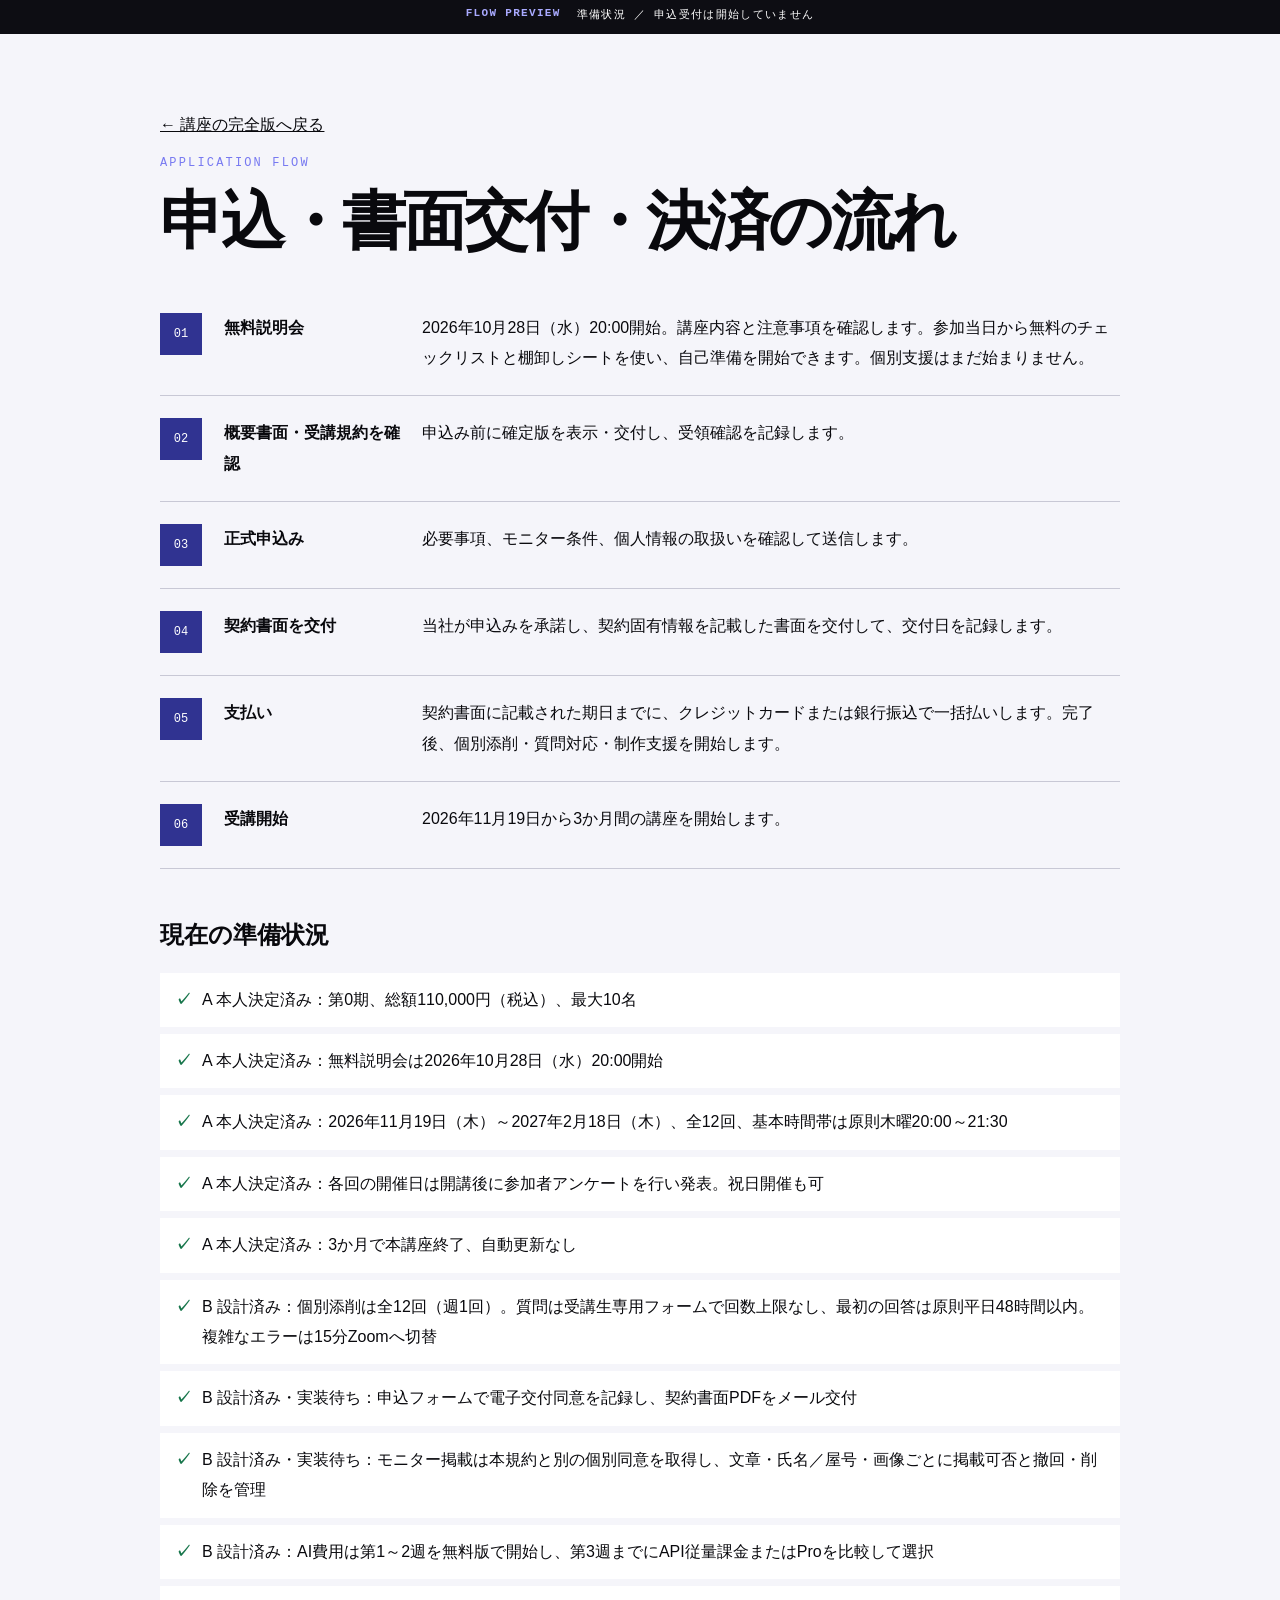
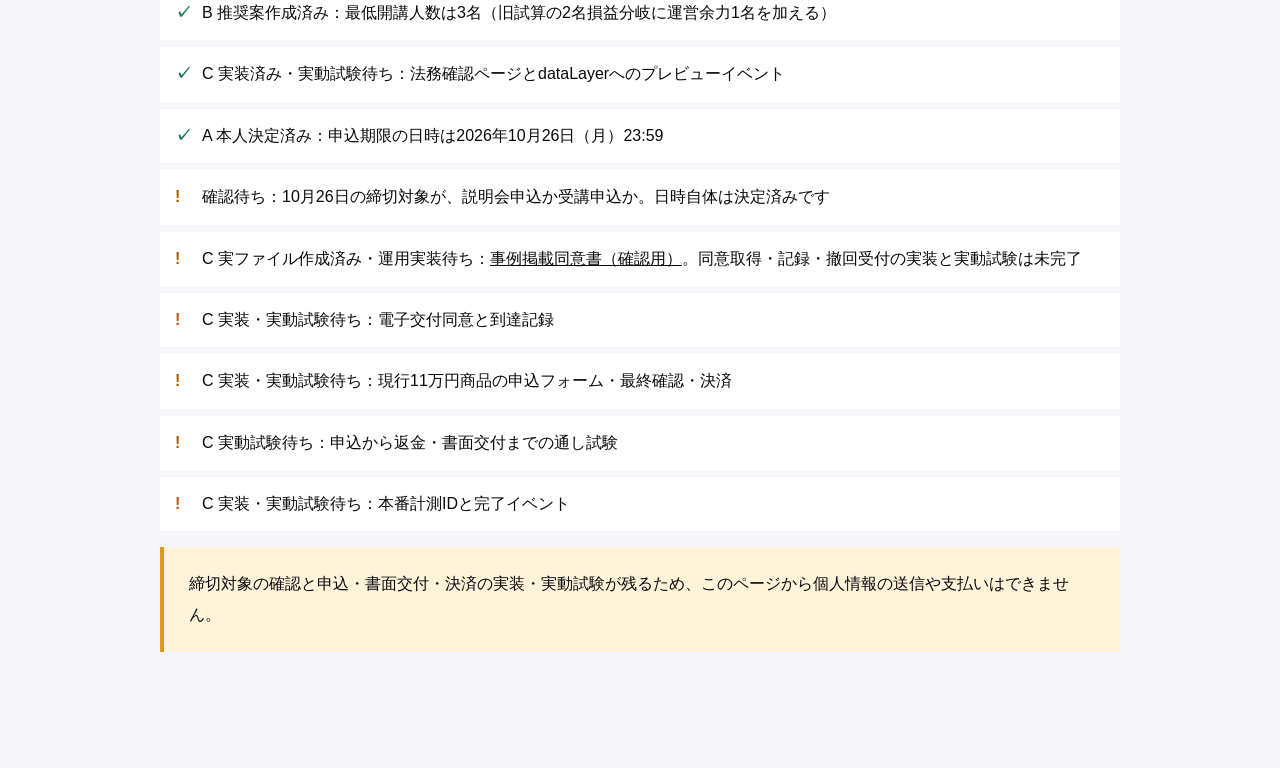
==== commit fd78b81e: "fix: 説明会日時と事例掲載同意の導線・検査を整合" ====
--- a/application-flow.html
+++ b/application-flow.html
@@ -1,5 +1,5 @@
 <!doctype html>
 <html lang="ja"><head><meta charset="utf-8"><meta name="viewport" content="width=device-width,initial-scale=1"><meta name="robots" content="noindex,nofollow"><title>申込準備の流れ｜まこハピAIスクール</title><link rel="stylesheet" href="design.css"></head>
-<body class="legal-page"><div class="preview-bar"><b>FLOW PREVIEW</b><span>準備状況 ／ 申込受付は開始していません</span></div><main class="legal-wrap"><p><a href="complete.html">← 講座の完全版へ戻る</a></p><div class="eyebrow">APPLICATION FLOW</div><h1>申込・書面交付・決済の流れ</h1><ol class="flow-steps"><li><b>無料説明会</b><span>講座内容と注意事項を確認。参加当日から無料のチェックリストと棚卸しシートを使い、自己準備を開始できます。個別支援はまだ始まりません。</span></li><li><b>概要書面・受講規約を確認</b><span>申込み前に確定版を表示・交付し、受領確認を記録します。</span></li><li><b>正式申込み</b><span>必要事項、モニター条件、個人情報の取扱いを確認して送信します。</span></li><li><b>契約書面を交付</b><span>当社が申込みを承諾し、契約固有情報を記載した書面を交付して、交付日を記録します。</span></li><li><b>支払い</b><span>契約書面に記載された期日までに、クレジットカードまたは銀行振込で一括払いします。完了後、個別添削・質問対応・制作支援を開始します。</span></li><li><b>受講開始</b><span>2026年11月19日から3か月間の講座を開始します。</span></li></ol>
-<h2>現在の準備状況</h2><ul class="status-list"><li class="done">A 本人決定済み：第0期、総額110,000円（税込）、最大10名</li><li class="done">A 本人決定済み：2026年11月19日（木）～2027年2月18日（木）、全12回、基本時間帯は原則木曜20:00～21:30</li><li class="done">A 本人決定済み：各回の開催日は開講後に参加者アンケートを行い発表。祝日開催も可</li><li class="done">A 本人決定済み：3か月で本講座終了、自動更新なし</li><li class="done">B 設計済み：個別添削は全12回（週1回）。質問は受講生専用フォームで回数上限なし、最初の回答は原則平日48時間以内。複雑なエラーは15分Zoomへ切替</li><li class="done">B 設計済み・実装待ち：申込フォームで電子交付同意を記録し、契約書面PDFをメール交付</li><li class="done">B 設計済み・実装待ち：モニター掲載は本規約と別の個別同意を取得し、文章・氏名／屋号・画像ごとに掲載可否と撤回・削除を管理</li><li class="done">B 設計済み：AI費用は第1～2週を無料版で開始し、第3週までにAPI従量課金またはProを比較して選択</li><li class="done">B 推奨案作成済み：最低開講人数は3名（旧試算の2名損益分岐に運営余力1名を加える）</li><li class="done">C 実装済み・実動試験待ち：法務確認ページとdataLayerへのプレビューイベント</li><li class="pending">D 本人の追加決定が必要：無料説明会の具体的な開催日時</li><li class="pending">D 本人の追加決定が必要：申込期限</li><li class="pending">C 実装待ち：事例掲載同意書の実ファイル</li><li class="pending">C 実装・実動試験待ち：電子交付同意と到達記録</li><li class="pending">C 実装・実動試験待ち：現行11万円商品の申込フォーム・最終確認・決済</li><li class="pending">C 実動試験待ち：申込から返金・書面交付までの通し試験</li><li class="pending">C 実装・実動試験待ち：本番計測IDと完了イベント</li></ul><p class="legal-alert">2件の日時決定と実装・実動試験が残るため、このページから個人情報の送信や支払いはできません。</p>
+<body class="legal-page"><div class="preview-bar"><b>FLOW PREVIEW</b><span>準備状況 ／ 申込受付は開始していません</span></div><main class="legal-wrap"><p><a href="complete.html">← 講座の完全版へ戻る</a></p><div class="eyebrow">APPLICATION FLOW</div><h1>申込・書面交付・決済の流れ</h1><ol class="flow-steps"><li><b>無料説明会</b><span>2026年10月28日（水）20:00開始。講座内容と注意事項を確認します。参加当日から無料のチェックリストと棚卸しシートを使い、自己準備を開始できます。個別支援はまだ始まりません。</span></li><li><b>概要書面・受講規約を確認</b><span>申込み前に確定版を表示・交付し、受領確認を記録します。</span></li><li><b>正式申込み</b><span>必要事項、モニター条件、個人情報の取扱いを確認して送信します。</span></li><li><b>契約書面を交付</b><span>当社が申込みを承諾し、契約固有情報を記載した書面を交付して、交付日を記録します。</span></li><li><b>支払い</b><span>契約書面に記載された期日までに、クレジットカードまたは銀行振込で一括払いします。完了後、個別添削・質問対応・制作支援を開始します。</span></li><li><b>受講開始</b><span>2026年11月19日から3か月間の講座を開始します。</span></li></ol>
+<h2>現在の準備状況</h2><ul class="status-list"><li class="done">A 本人決定済み：第0期、総額110,000円（税込）、最大10名</li><li class="done">A 本人決定済み：無料説明会は2026年10月28日（水）20:00開始</li><li class="done">A 本人決定済み：2026年11月19日（木）～2027年2月18日（木）、全12回、基本時間帯は原則木曜20:00～21:30</li><li class="done">A 本人決定済み：各回の開催日は開講後に参加者アンケートを行い発表。祝日開催も可</li><li class="done">A 本人決定済み：3か月で本講座終了、自動更新なし</li><li class="done">B 設計済み：個別添削は全12回（週1回）。質問は受講生専用フォームで回数上限なし、最初の回答は原則平日48時間以内。複雑なエラーは15分Zoomへ切替</li><li class="done">B 設計済み・実装待ち：申込フォームで電子交付同意を記録し、契約書面PDFをメール交付</li><li class="done">B 設計済み・実装待ち：モニター掲載は本規約と別の個別同意を取得し、文章・氏名／屋号・画像ごとに掲載可否と撤回・削除を管理</li><li class="done">B 設計済み：AI費用は第1～2週を無料版で開始し、第3週までにAPI従量課金またはProを比較して選択</li><li class="done">B 推奨案作成済み：最低開講人数は3名（旧試算の2名損益分岐に運営余力1名を加える）</li><li class="done">C 実装済み・実動試験待ち：法務確認ページとdataLayerへのプレビューイベント</li><li class="done">A 本人決定済み：申込期限の日時は2026年10月26日（月）23:59</li><li class="pending">確認待ち：10月26日の締切対象が、説明会申込か受講申込か。日時自体は決定済みです</li><li class="pending">C 実ファイル作成済み・運用実装待ち：<a href="monitor_consent.html">事例掲載同意書（確認用）</a>。同意取得・記録・撤回受付の実装と実動試験は未完了</li><li class="pending">C 実装・実動試験待ち：電子交付同意と到達記録</li><li class="pending">C 実装・実動試験待ち：現行11万円商品の申込フォーム・最終確認・決済</li><li class="pending">C 実動試験待ち：申込から返金・書面交付までの通し試験</li><li class="pending">C 実装・実動試験待ち：本番計測IDと完了イベント</li></ul><p class="legal-alert">締切対象の確認と申込・書面交付・決済の実装・実動試験が残るため、このページから個人情報の送信や支払いはできません。</p>
 </main></body></html>
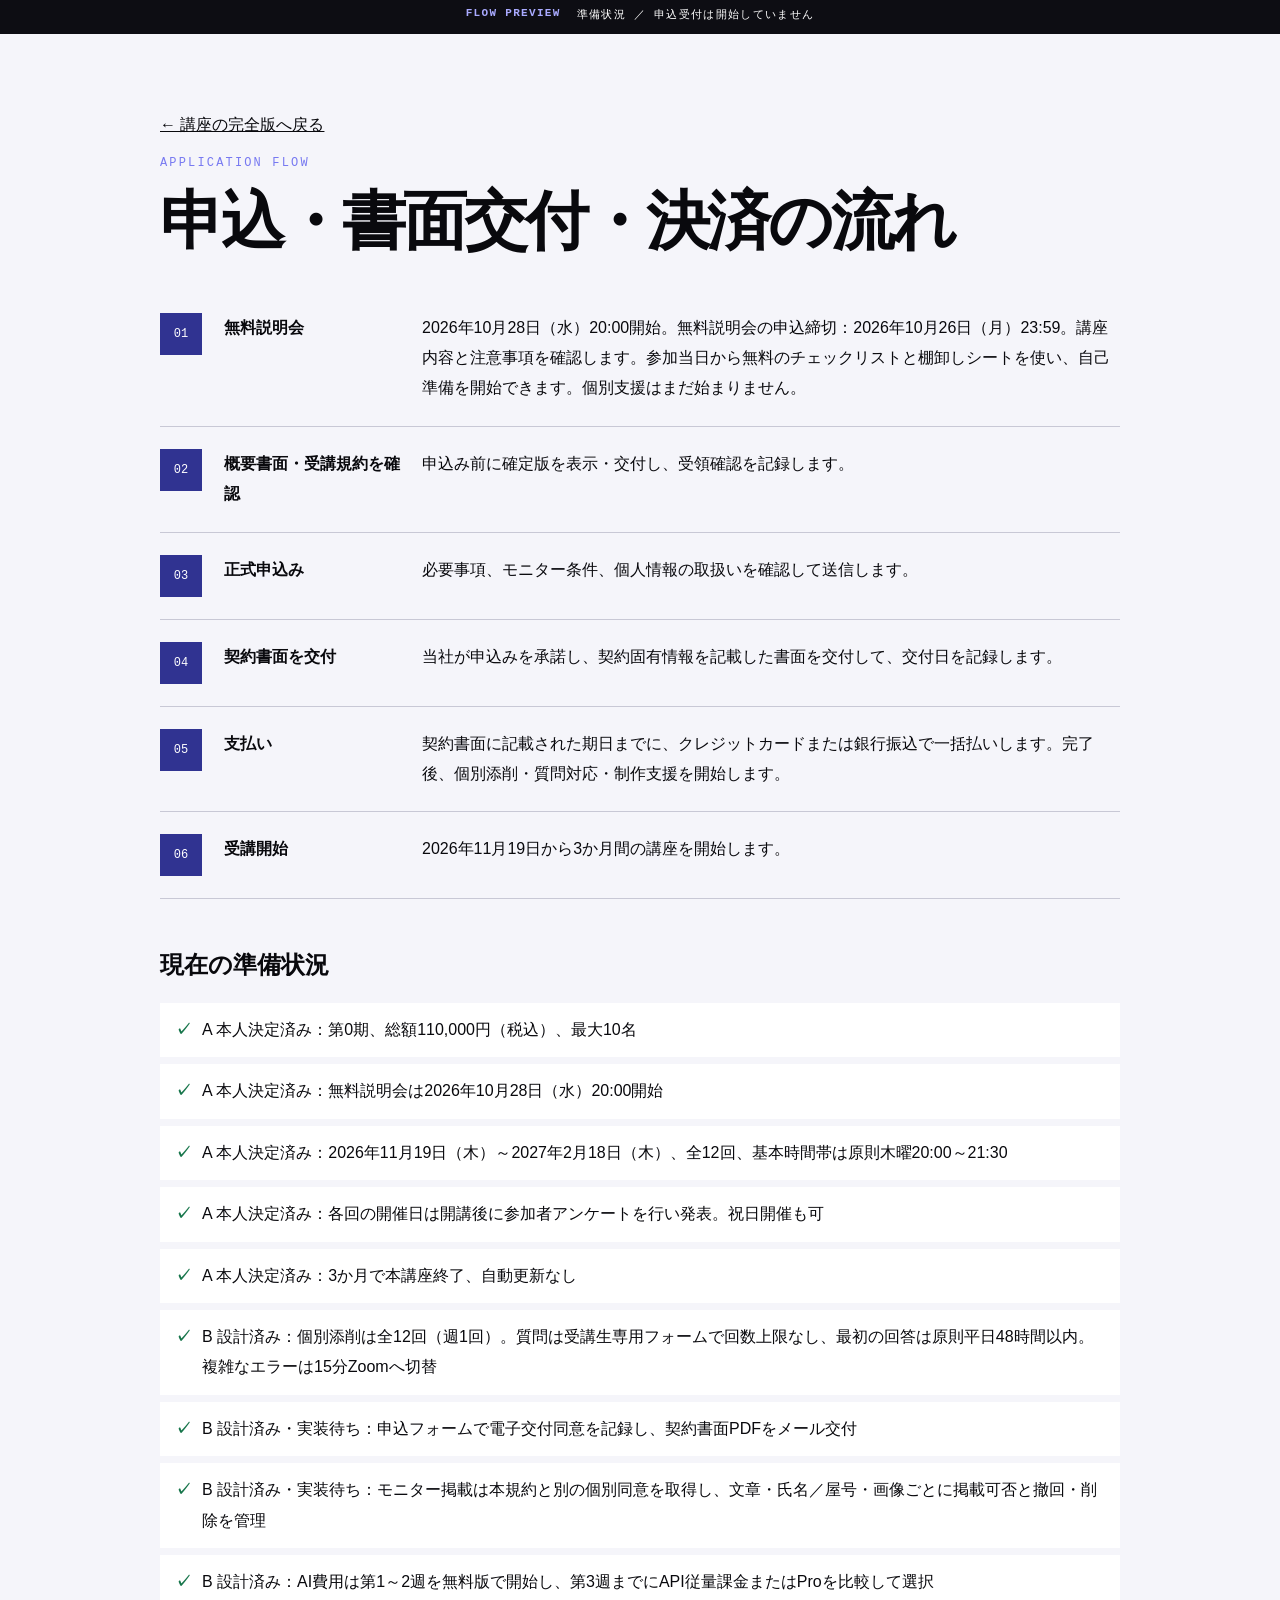
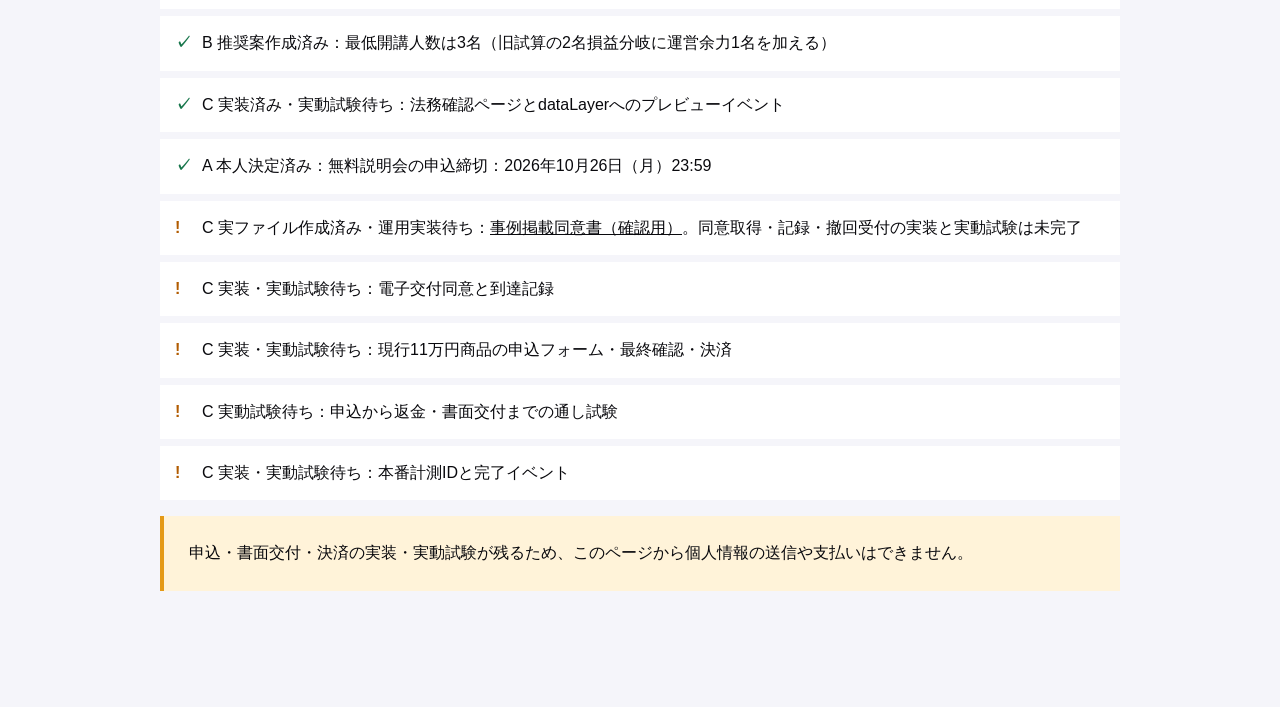
==== commit cecd0025: "fix: 無料説明会の申込締切を6ページへ統一" ====
--- a/application-flow.html
+++ b/application-flow.html
@@ -1,5 +1,5 @@
 <!doctype html>
 <html lang="ja"><head><meta charset="utf-8"><meta name="viewport" content="width=device-width,initial-scale=1"><meta name="robots" content="noindex,nofollow"><title>申込準備の流れ｜まこハピAIスクール</title><link rel="stylesheet" href="design.css"></head>
-<body class="legal-page"><div class="preview-bar"><b>FLOW PREVIEW</b><span>準備状況 ／ 申込受付は開始していません</span></div><main class="legal-wrap"><p><a href="complete.html">← 講座の完全版へ戻る</a></p><div class="eyebrow">APPLICATION FLOW</div><h1>申込・書面交付・決済の流れ</h1><ol class="flow-steps"><li><b>無料説明会</b><span>2026年10月28日（水）20:00開始。講座内容と注意事項を確認します。参加当日から無料のチェックリストと棚卸しシートを使い、自己準備を開始できます。個別支援はまだ始まりません。</span></li><li><b>概要書面・受講規約を確認</b><span>申込み前に確定版を表示・交付し、受領確認を記録します。</span></li><li><b>正式申込み</b><span>必要事項、モニター条件、個人情報の取扱いを確認して送信します。</span></li><li><b>契約書面を交付</b><span>当社が申込みを承諾し、契約固有情報を記載した書面を交付して、交付日を記録します。</span></li><li><b>支払い</b><span>契約書面に記載された期日までに、クレジットカードまたは銀行振込で一括払いします。完了後、個別添削・質問対応・制作支援を開始します。</span></li><li><b>受講開始</b><span>2026年11月19日から3か月間の講座を開始します。</span></li></ol>
-<h2>現在の準備状況</h2><ul class="status-list"><li class="done">A 本人決定済み：第0期、総額110,000円（税込）、最大10名</li><li class="done">A 本人決定済み：無料説明会は2026年10月28日（水）20:00開始</li><li class="done">A 本人決定済み：2026年11月19日（木）～2027年2月18日（木）、全12回、基本時間帯は原則木曜20:00～21:30</li><li class="done">A 本人決定済み：各回の開催日は開講後に参加者アンケートを行い発表。祝日開催も可</li><li class="done">A 本人決定済み：3か月で本講座終了、自動更新なし</li><li class="done">B 設計済み：個別添削は全12回（週1回）。質問は受講生専用フォームで回数上限なし、最初の回答は原則平日48時間以内。複雑なエラーは15分Zoomへ切替</li><li class="done">B 設計済み・実装待ち：申込フォームで電子交付同意を記録し、契約書面PDFをメール交付</li><li class="done">B 設計済み・実装待ち：モニター掲載は本規約と別の個別同意を取得し、文章・氏名／屋号・画像ごとに掲載可否と撤回・削除を管理</li><li class="done">B 設計済み：AI費用は第1～2週を無料版で開始し、第3週までにAPI従量課金またはProを比較して選択</li><li class="done">B 推奨案作成済み：最低開講人数は3名（旧試算の2名損益分岐に運営余力1名を加える）</li><li class="done">C 実装済み・実動試験待ち：法務確認ページとdataLayerへのプレビューイベント</li><li class="done">A 本人決定済み：申込期限の日時は2026年10月26日（月）23:59</li><li class="pending">確認待ち：10月26日の締切対象が、説明会申込か受講申込か。日時自体は決定済みです</li><li class="pending">C 実ファイル作成済み・運用実装待ち：<a href="monitor_consent.html">事例掲載同意書（確認用）</a>。同意取得・記録・撤回受付の実装と実動試験は未完了</li><li class="pending">C 実装・実動試験待ち：電子交付同意と到達記録</li><li class="pending">C 実装・実動試験待ち：現行11万円商品の申込フォーム・最終確認・決済</li><li class="pending">C 実動試験待ち：申込から返金・書面交付までの通し試験</li><li class="pending">C 実装・実動試験待ち：本番計測IDと完了イベント</li></ul><p class="legal-alert">締切対象の確認と申込・書面交付・決済の実装・実動試験が残るため、このページから個人情報の送信や支払いはできません。</p>
+<body class="legal-page"><div class="preview-bar"><b>FLOW PREVIEW</b><span>準備状況 ／ 申込受付は開始していません</span></div><main class="legal-wrap"><p><a href="complete.html">← 講座の完全版へ戻る</a></p><div class="eyebrow">APPLICATION FLOW</div><h1>申込・書面交付・決済の流れ</h1><ol class="flow-steps"><li><b>無料説明会</b><span>2026年10月28日（水）20:00開始。無料説明会の申込締切：2026年10月26日（月）23:59。講座内容と注意事項を確認します。参加当日から無料のチェックリストと棚卸しシートを使い、自己準備を開始できます。個別支援はまだ始まりません。</span></li><li><b>概要書面・受講規約を確認</b><span>申込み前に確定版を表示・交付し、受領確認を記録します。</span></li><li><b>正式申込み</b><span>必要事項、モニター条件、個人情報の取扱いを確認して送信します。</span></li><li><b>契約書面を交付</b><span>当社が申込みを承諾し、契約固有情報を記載した書面を交付して、交付日を記録します。</span></li><li><b>支払い</b><span>契約書面に記載された期日までに、クレジットカードまたは銀行振込で一括払いします。完了後、個別添削・質問対応・制作支援を開始します。</span></li><li><b>受講開始</b><span>2026年11月19日から3か月間の講座を開始します。</span></li></ol>
+<h2>現在の準備状況</h2><ul class="status-list"><li class="done">A 本人決定済み：第0期、総額110,000円（税込）、最大10名</li><li class="done">A 本人決定済み：無料説明会は2026年10月28日（水）20:00開始</li><li class="done">A 本人決定済み：2026年11月19日（木）～2027年2月18日（木）、全12回、基本時間帯は原則木曜20:00～21:30</li><li class="done">A 本人決定済み：各回の開催日は開講後に参加者アンケートを行い発表。祝日開催も可</li><li class="done">A 本人決定済み：3か月で本講座終了、自動更新なし</li><li class="done">B 設計済み：個別添削は全12回（週1回）。質問は受講生専用フォームで回数上限なし、最初の回答は原則平日48時間以内。複雑なエラーは15分Zoomへ切替</li><li class="done">B 設計済み・実装待ち：申込フォームで電子交付同意を記録し、契約書面PDFをメール交付</li><li class="done">B 設計済み・実装待ち：モニター掲載は本規約と別の個別同意を取得し、文章・氏名／屋号・画像ごとに掲載可否と撤回・削除を管理</li><li class="done">B 設計済み：AI費用は第1～2週を無料版で開始し、第3週までにAPI従量課金またはProを比較して選択</li><li class="done">B 推奨案作成済み：最低開講人数は3名（旧試算の2名損益分岐に運営余力1名を加える）</li><li class="done">C 実装済み・実動試験待ち：法務確認ページとdataLayerへのプレビューイベント</li><li class="done">A 本人決定済み：無料説明会の申込締切：2026年10月26日（月）23:59</li><li class="pending">C 実ファイル作成済み・運用実装待ち：<a href="monitor_consent.html">事例掲載同意書（確認用）</a>。同意取得・記録・撤回受付の実装と実動試験は未完了</li><li class="pending">C 実装・実動試験待ち：電子交付同意と到達記録</li><li class="pending">C 実装・実動試験待ち：現行11万円商品の申込フォーム・最終確認・決済</li><li class="pending">C 実動試験待ち：申込から返金・書面交付までの通し試験</li><li class="pending">C 実装・実動試験待ち：本番計測IDと完了イベント</li></ul><p class="legal-alert">申込・書面交付・決済の実装・実動試験が残るため、このページから個人情報の送信や支払いはできません。</p>
 </main></body></html>
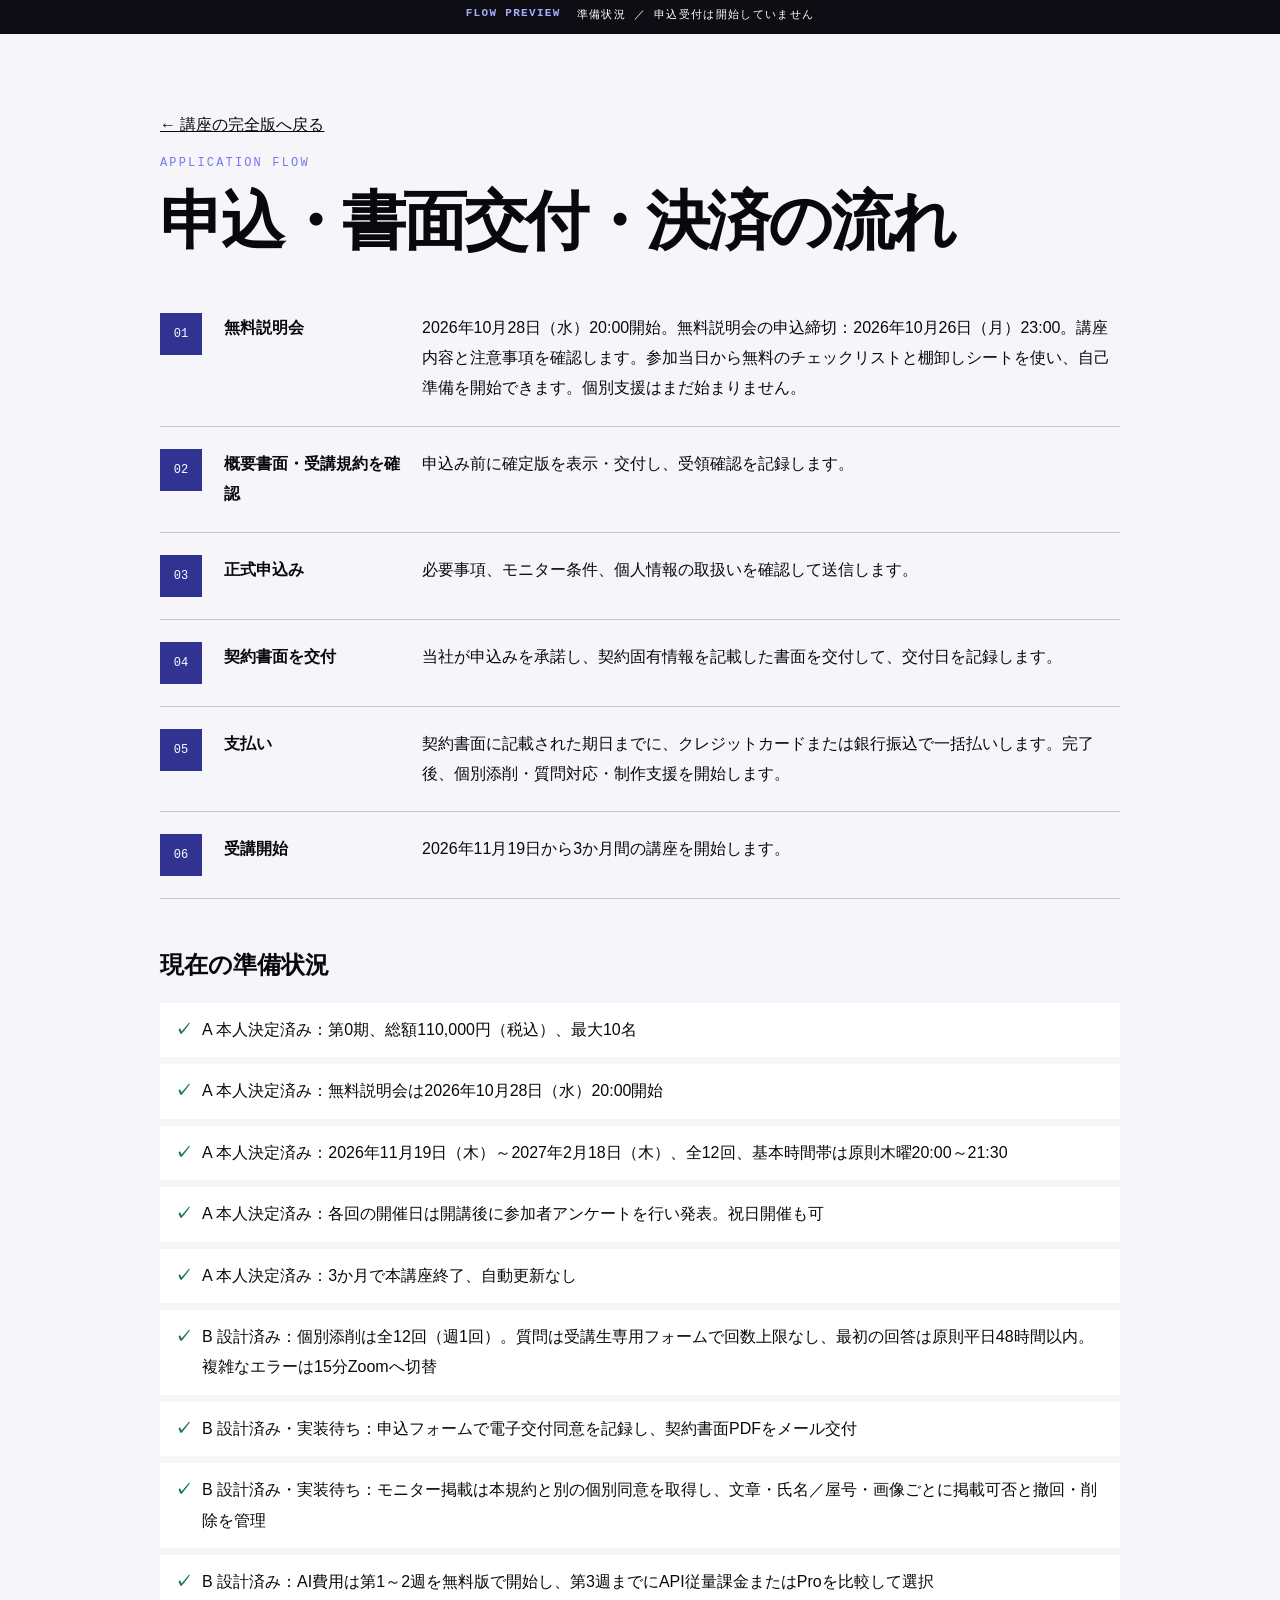
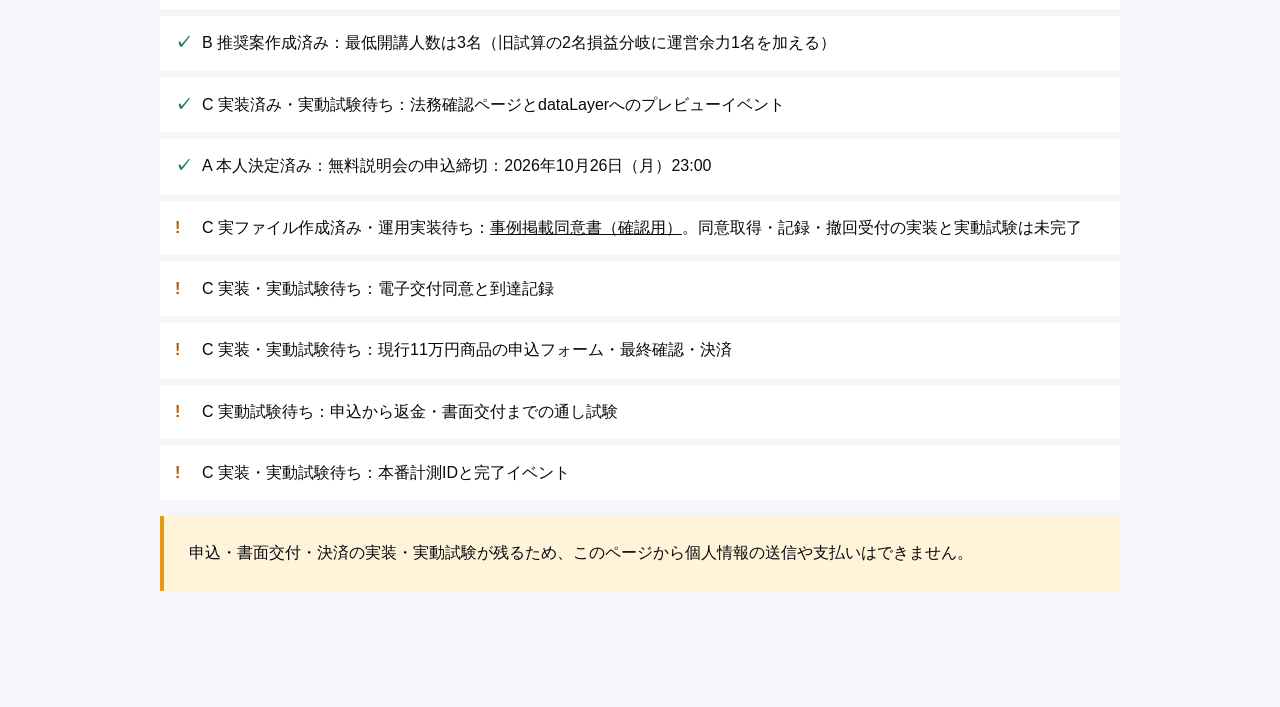
==== commit 7a3ca0a2: "briefing deadline display: 10/26 23:59 -> 23:00 (match UTAGE hour-level limit) Co-Authored-By: Claud" ====
--- a/application-flow.html
+++ b/application-flow.html
@@ -1,5 +1,5 @@
 <!doctype html>
 <html lang="ja"><head><meta charset="utf-8"><meta name="viewport" content="width=device-width,initial-scale=1"><meta name="robots" content="noindex,nofollow"><title>申込準備の流れ｜まこハピAIスクール</title><link rel="stylesheet" href="design.css"></head>
-<body class="legal-page"><div class="preview-bar"><b>FLOW PREVIEW</b><span>準備状況 ／ 申込受付は開始していません</span></div><main class="legal-wrap"><p><a href="complete.html">← 講座の完全版へ戻る</a></p><div class="eyebrow">APPLICATION FLOW</div><h1>申込・書面交付・決済の流れ</h1><ol class="flow-steps"><li><b>無料説明会</b><span>2026年10月28日（水）20:00開始。無料説明会の申込締切：2026年10月26日（月）23:59。講座内容と注意事項を確認します。参加当日から無料のチェックリストと棚卸しシートを使い、自己準備を開始できます。個別支援はまだ始まりません。</span></li><li><b>概要書面・受講規約を確認</b><span>申込み前に確定版を表示・交付し、受領確認を記録します。</span></li><li><b>正式申込み</b><span>必要事項、モニター条件、個人情報の取扱いを確認して送信します。</span></li><li><b>契約書面を交付</b><span>当社が申込みを承諾し、契約固有情報を記載した書面を交付して、交付日を記録します。</span></li><li><b>支払い</b><span>契約書面に記載された期日までに、クレジットカードまたは銀行振込で一括払いします。完了後、個別添削・質問対応・制作支援を開始します。</span></li><li><b>受講開始</b><span>2026年11月19日から3か月間の講座を開始します。</span></li></ol>
-<h2>現在の準備状況</h2><ul class="status-list"><li class="done">A 本人決定済み：第0期、総額110,000円（税込）、最大10名</li><li class="done">A 本人決定済み：無料説明会は2026年10月28日（水）20:00開始</li><li class="done">A 本人決定済み：2026年11月19日（木）～2027年2月18日（木）、全12回、基本時間帯は原則木曜20:00～21:30</li><li class="done">A 本人決定済み：各回の開催日は開講後に参加者アンケートを行い発表。祝日開催も可</li><li class="done">A 本人決定済み：3か月で本講座終了、自動更新なし</li><li class="done">B 設計済み：個別添削は全12回（週1回）。質問は受講生専用フォームで回数上限なし、最初の回答は原則平日48時間以内。複雑なエラーは15分Zoomへ切替</li><li class="done">B 設計済み・実装待ち：申込フォームで電子交付同意を記録し、契約書面PDFをメール交付</li><li class="done">B 設計済み・実装待ち：モニター掲載は本規約と別の個別同意を取得し、文章・氏名／屋号・画像ごとに掲載可否と撤回・削除を管理</li><li class="done">B 設計済み：AI費用は第1～2週を無料版で開始し、第3週までにAPI従量課金またはProを比較して選択</li><li class="done">B 推奨案作成済み：最低開講人数は3名（旧試算の2名損益分岐に運営余力1名を加える）</li><li class="done">C 実装済み・実動試験待ち：法務確認ページとdataLayerへのプレビューイベント</li><li class="done">A 本人決定済み：無料説明会の申込締切：2026年10月26日（月）23:59</li><li class="pending">C 実ファイル作成済み・運用実装待ち：<a href="monitor_consent.html">事例掲載同意書（確認用）</a>。同意取得・記録・撤回受付の実装と実動試験は未完了</li><li class="pending">C 実装・実動試験待ち：電子交付同意と到達記録</li><li class="pending">C 実装・実動試験待ち：現行11万円商品の申込フォーム・最終確認・決済</li><li class="pending">C 実動試験待ち：申込から返金・書面交付までの通し試験</li><li class="pending">C 実装・実動試験待ち：本番計測IDと完了イベント</li></ul><p class="legal-alert">申込・書面交付・決済の実装・実動試験が残るため、このページから個人情報の送信や支払いはできません。</p>
+<body class="legal-page"><div class="preview-bar"><b>FLOW PREVIEW</b><span>準備状況 ／ 申込受付は開始していません</span></div><main class="legal-wrap"><p><a href="complete.html">← 講座の完全版へ戻る</a></p><div class="eyebrow">APPLICATION FLOW</div><h1>申込・書面交付・決済の流れ</h1><ol class="flow-steps"><li><b>無料説明会</b><span>2026年10月28日（水）20:00開始。無料説明会の申込締切：2026年10月26日（月）23:00。講座内容と注意事項を確認します。参加当日から無料のチェックリストと棚卸しシートを使い、自己準備を開始できます。個別支援はまだ始まりません。</span></li><li><b>概要書面・受講規約を確認</b><span>申込み前に確定版を表示・交付し、受領確認を記録します。</span></li><li><b>正式申込み</b><span>必要事項、モニター条件、個人情報の取扱いを確認して送信します。</span></li><li><b>契約書面を交付</b><span>当社が申込みを承諾し、契約固有情報を記載した書面を交付して、交付日を記録します。</span></li><li><b>支払い</b><span>契約書面に記載された期日までに、クレジットカードまたは銀行振込で一括払いします。完了後、個別添削・質問対応・制作支援を開始します。</span></li><li><b>受講開始</b><span>2026年11月19日から3か月間の講座を開始します。</span></li></ol>
+<h2>現在の準備状況</h2><ul class="status-list"><li class="done">A 本人決定済み：第0期、総額110,000円（税込）、最大10名</li><li class="done">A 本人決定済み：無料説明会は2026年10月28日（水）20:00開始</li><li class="done">A 本人決定済み：2026年11月19日（木）～2027年2月18日（木）、全12回、基本時間帯は原則木曜20:00～21:30</li><li class="done">A 本人決定済み：各回の開催日は開講後に参加者アンケートを行い発表。祝日開催も可</li><li class="done">A 本人決定済み：3か月で本講座終了、自動更新なし</li><li class="done">B 設計済み：個別添削は全12回（週1回）。質問は受講生専用フォームで回数上限なし、最初の回答は原則平日48時間以内。複雑なエラーは15分Zoomへ切替</li><li class="done">B 設計済み・実装待ち：申込フォームで電子交付同意を記録し、契約書面PDFをメール交付</li><li class="done">B 設計済み・実装待ち：モニター掲載は本規約と別の個別同意を取得し、文章・氏名／屋号・画像ごとに掲載可否と撤回・削除を管理</li><li class="done">B 設計済み：AI費用は第1～2週を無料版で開始し、第3週までにAPI従量課金またはProを比較して選択</li><li class="done">B 推奨案作成済み：最低開講人数は3名（旧試算の2名損益分岐に運営余力1名を加える）</li><li class="done">C 実装済み・実動試験待ち：法務確認ページとdataLayerへのプレビューイベント</li><li class="done">A 本人決定済み：無料説明会の申込締切：2026年10月26日（月）23:00</li><li class="pending">C 実ファイル作成済み・運用実装待ち：<a href="monitor_consent.html">事例掲載同意書（確認用）</a>。同意取得・記録・撤回受付の実装と実動試験は未完了</li><li class="pending">C 実装・実動試験待ち：電子交付同意と到達記録</li><li class="pending">C 実装・実動試験待ち：現行11万円商品の申込フォーム・最終確認・決済</li><li class="pending">C 実動試験待ち：申込から返金・書面交付までの通し試験</li><li class="pending">C 実装・実動試験待ち：本番計測IDと完了イベント</li></ul><p class="legal-alert">申込・書面交付・決済の実装・実動試験が残るため、このページから個人情報の送信や支払いはできません。</p>
 </main></body></html>
--- a/design.css
+++ b/design.css
@@ -111,3 +111,18 @@
   .idea-grid,.entry-paths,.price-cards{grid-template-columns:1fr}.before-after article{grid-template-columns:1fr;gap:5px}.before-after article p{margin-bottom:12px}
   .audience-grid{gap:55px}.included-grid{grid-column:auto}.price-cards article{padding:22px}.price-cards b{font-size:24px}
 }
+
+.fast-track>div{min-width:0;flex:1}.fast-track>div p+p{margin-top:12px}
+
+/* Physical AI outlook: an invitation before the final course entry. */
+.physical-vision{padding:100px 28px;background:#f3f0e7;color:#263d2e}.physical-vision .vision-reading{max-width:790px;margin:0 auto}.physical-vision .vision-label{font-size:13px;letter-spacing:.12em;color:#627253;margin:0 0 18px}.physical-vision h2{font-size:clamp(29px,3.5vw,44px);line-height:1.65;letter-spacing:.01em;margin:0 0 34px}.physical-vision p{font-size:16px;font-weight:400;line-height:2.15;margin:0 0 24px}.physical-vision .vision-threshold{font-weight:600;border-left:3px solid #8b9c6d;padding-left:22px;margin:34px 0}.physical-vision .vision-invitation{font-size:clamp(23px,2.6vw,32px);font-weight:600;line-height:1.8;margin:42px 0 0;letter-spacing:.01em}
+@media(max-width:600px){.physical-vision{padding:64px 22px}.physical-vision h2{margin-bottom:27px}.physical-vision p{font-size:15px;line-height:2.1}.physical-vision .vision-threshold{padding-left:16px}.physical-vision .vision-invitation{font-size:23px;margin-top:32px}}
+
+.physical-vision h2 span,.physical-vision .vision-invitation span{display:inline-block}
+
+/* Case verification labels: distinguish tested scope from work still in progress. */
+.cases-grid article em{display:inline-block;margin-top:10px;padding:4px 8px;border:1px solid rgba(255,255,255,.34);border-radius:999px;color:rgba(255,255,255,.78);font:normal 10px var(--mono);letter-spacing:.06em}
+.cases-grid article .case-status-progress{border-color:#f0bf66;color:#ffd990}
+.industry-examples{margin-top:70px;padding-top:56px;border-top:1px solid rgba(255,255,255,.45)}.industry-heading{display:grid;grid-template-columns:1.2fr 1fr;gap:8vw;align-items:end;margin-bottom:30px}.industry-heading h3{font-size:clamp(28px,3vw,46px);line-height:1.1;margin:16px 0 0}.industry-heading p{font-size:17px}.industry-grid{display:grid;grid-template-columns:repeat(4,1fr);border-top:1px solid rgba(255,255,255,.35);border-left:1px solid rgba(255,255,255,.35)}.industry-grid article{padding:24px;min-height:190px;border-right:1px solid rgba(255,255,255,.35);border-bottom:1px solid rgba(255,255,255,.35)}.industry-grid span{font:11px var(--mono);letter-spacing:.08em;color:#bdbdff}.industry-grid h4{font-size:18px;line-height:1.4;margin:28px 0 0}.industry-grid em{display:inline-block;margin-top:12px;padding:4px 8px;border:1px solid rgba(255,255,255,.34);border-radius:999px;color:rgba(255,255,255,.78);font:normal 10px var(--mono)}.industry-grid .case-status-progress{border-color:#f0bf66;color:#ffd990}
+@media(max-width:900px){.industry-heading{grid-template-columns:1fr}.industry-grid{grid-template-columns:repeat(2,1fr)}}
+@media(max-width:560px){.industry-examples{margin-top:48px;padding-top:42px}.industry-grid{grid-template-columns:1fr}.industry-grid article{min-height:150px}}
